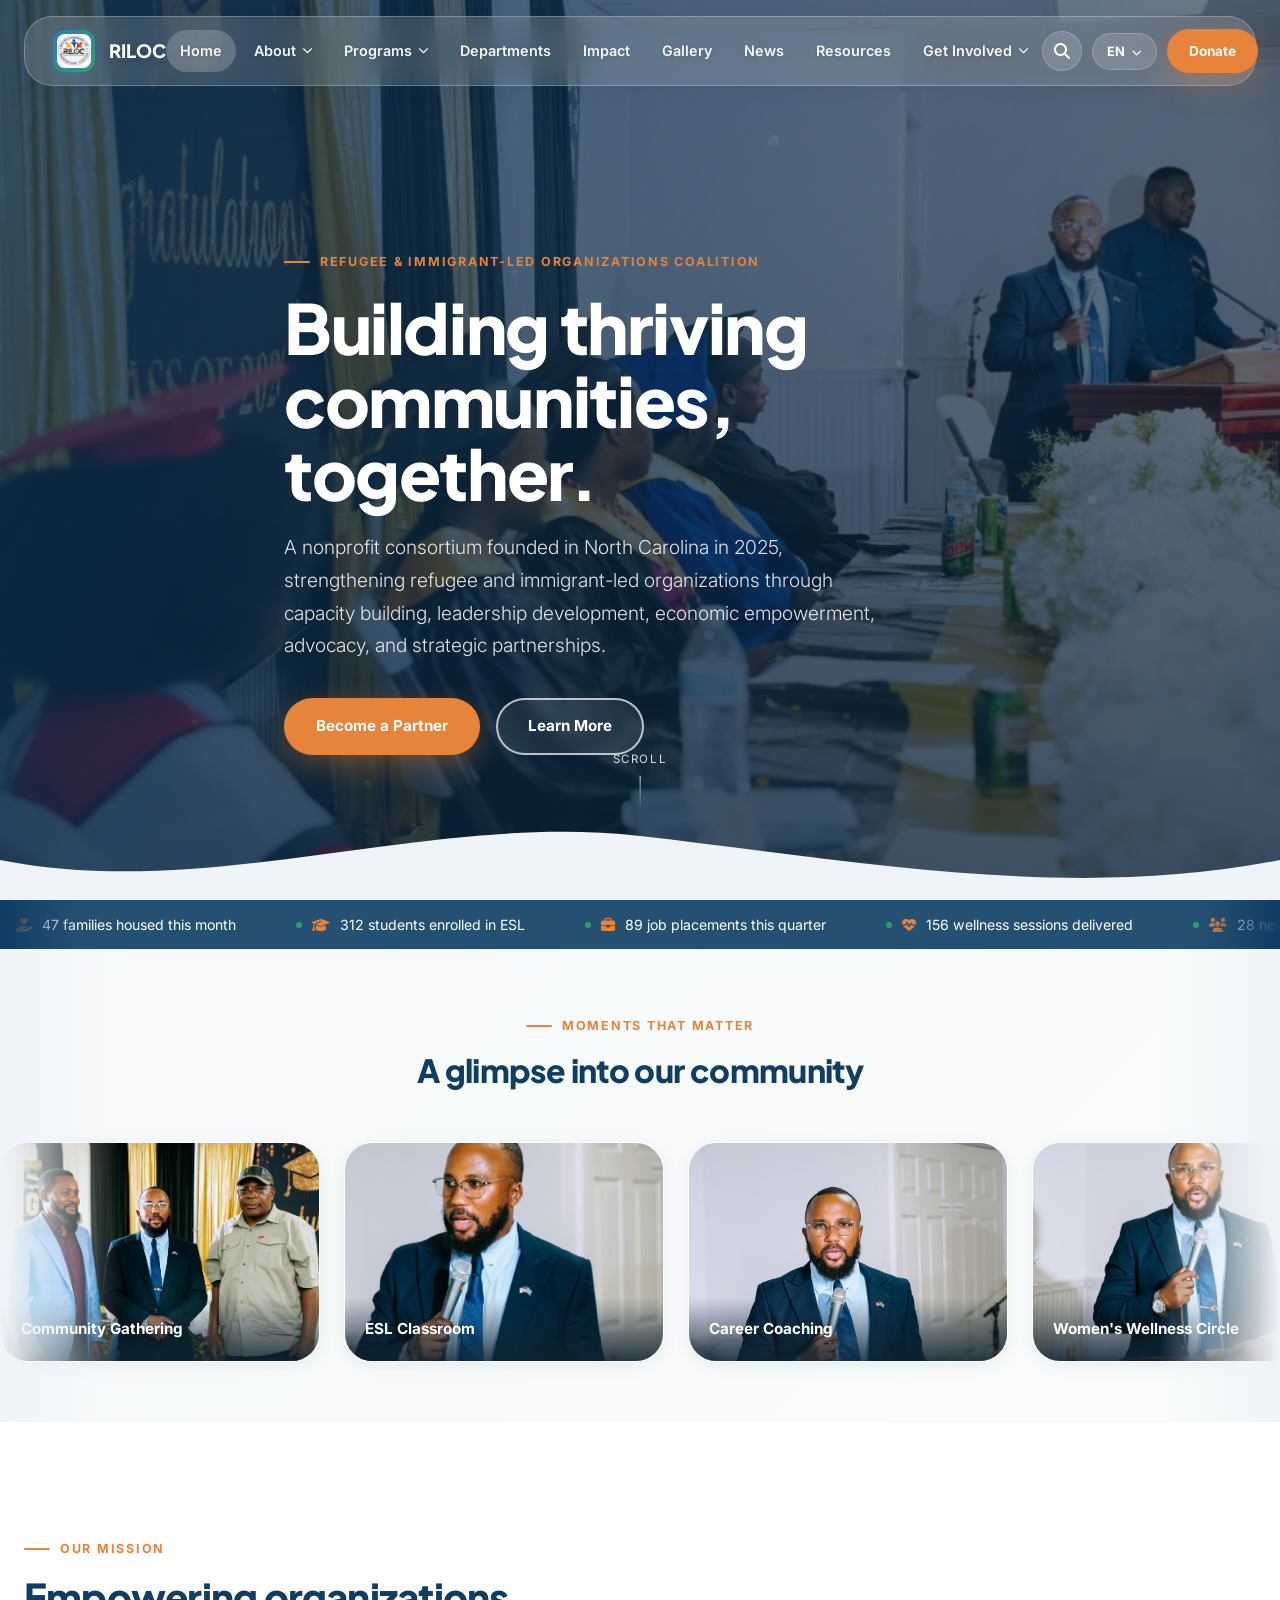
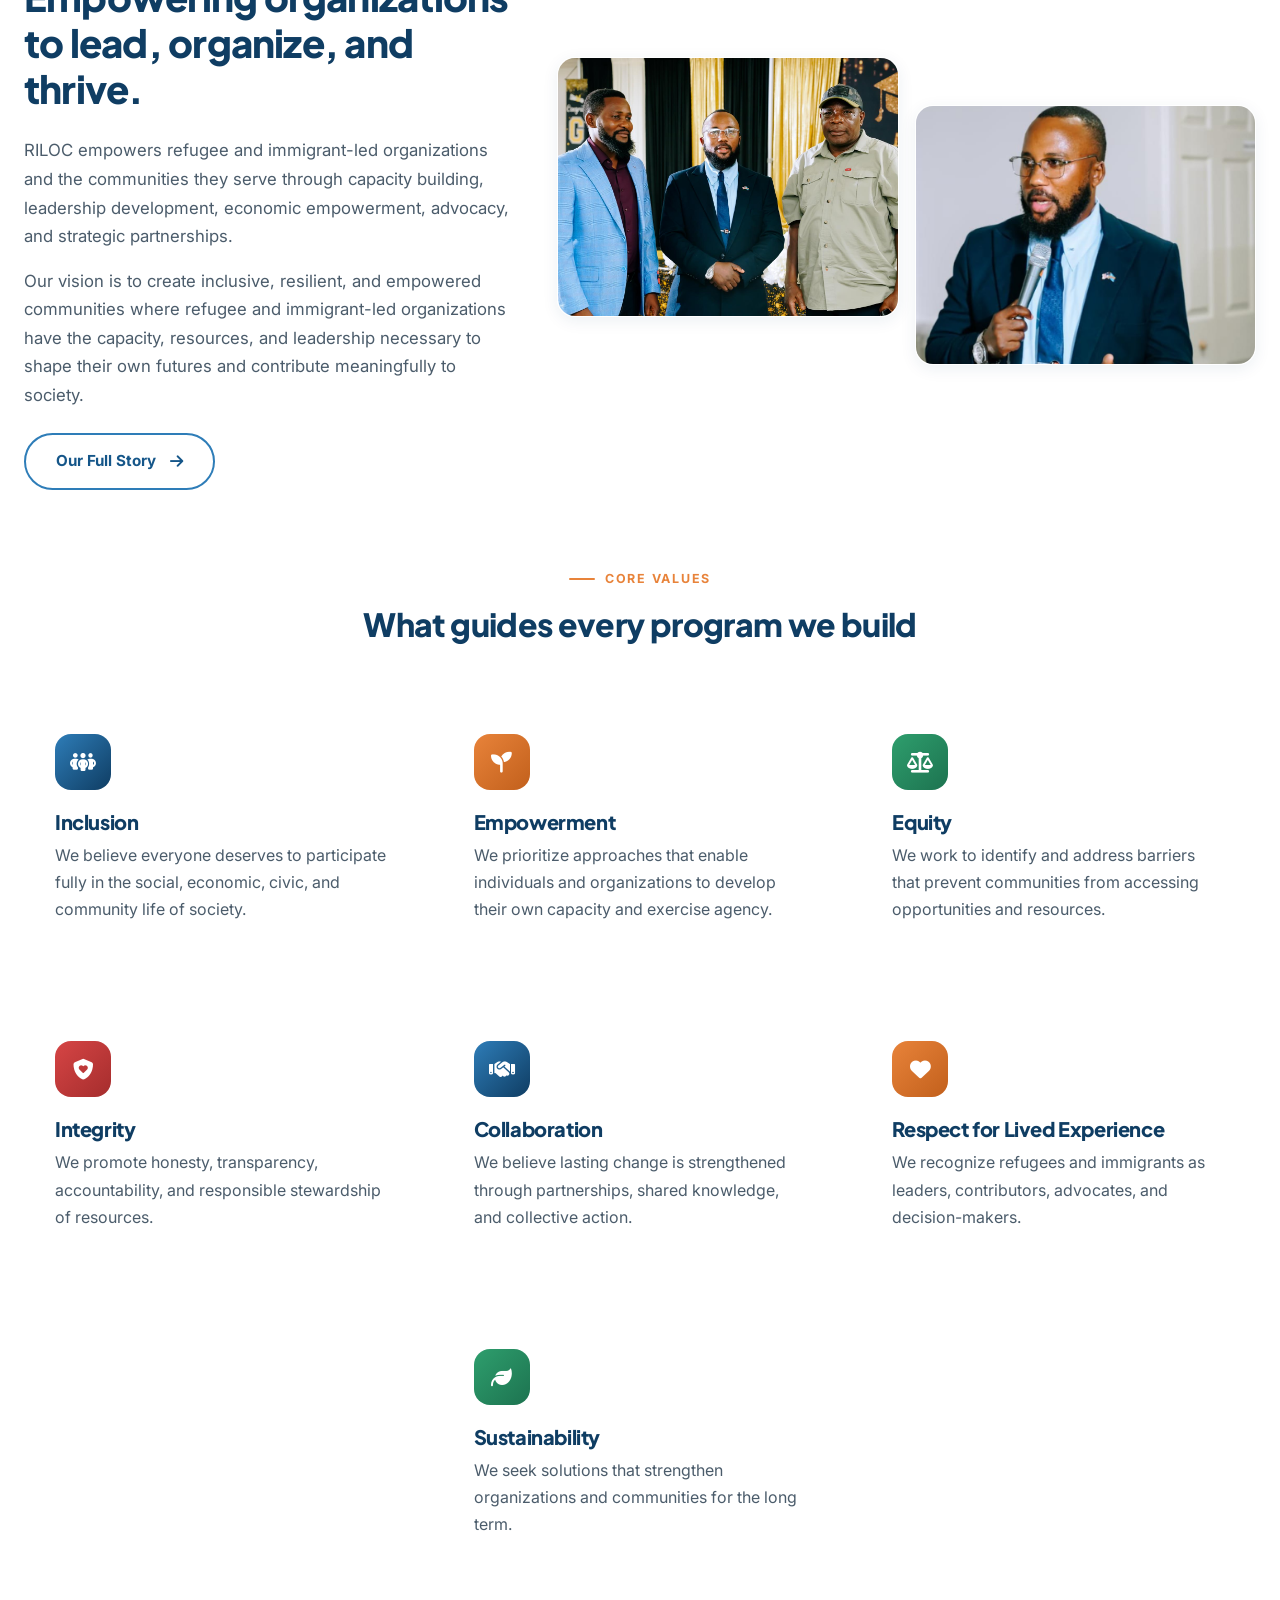
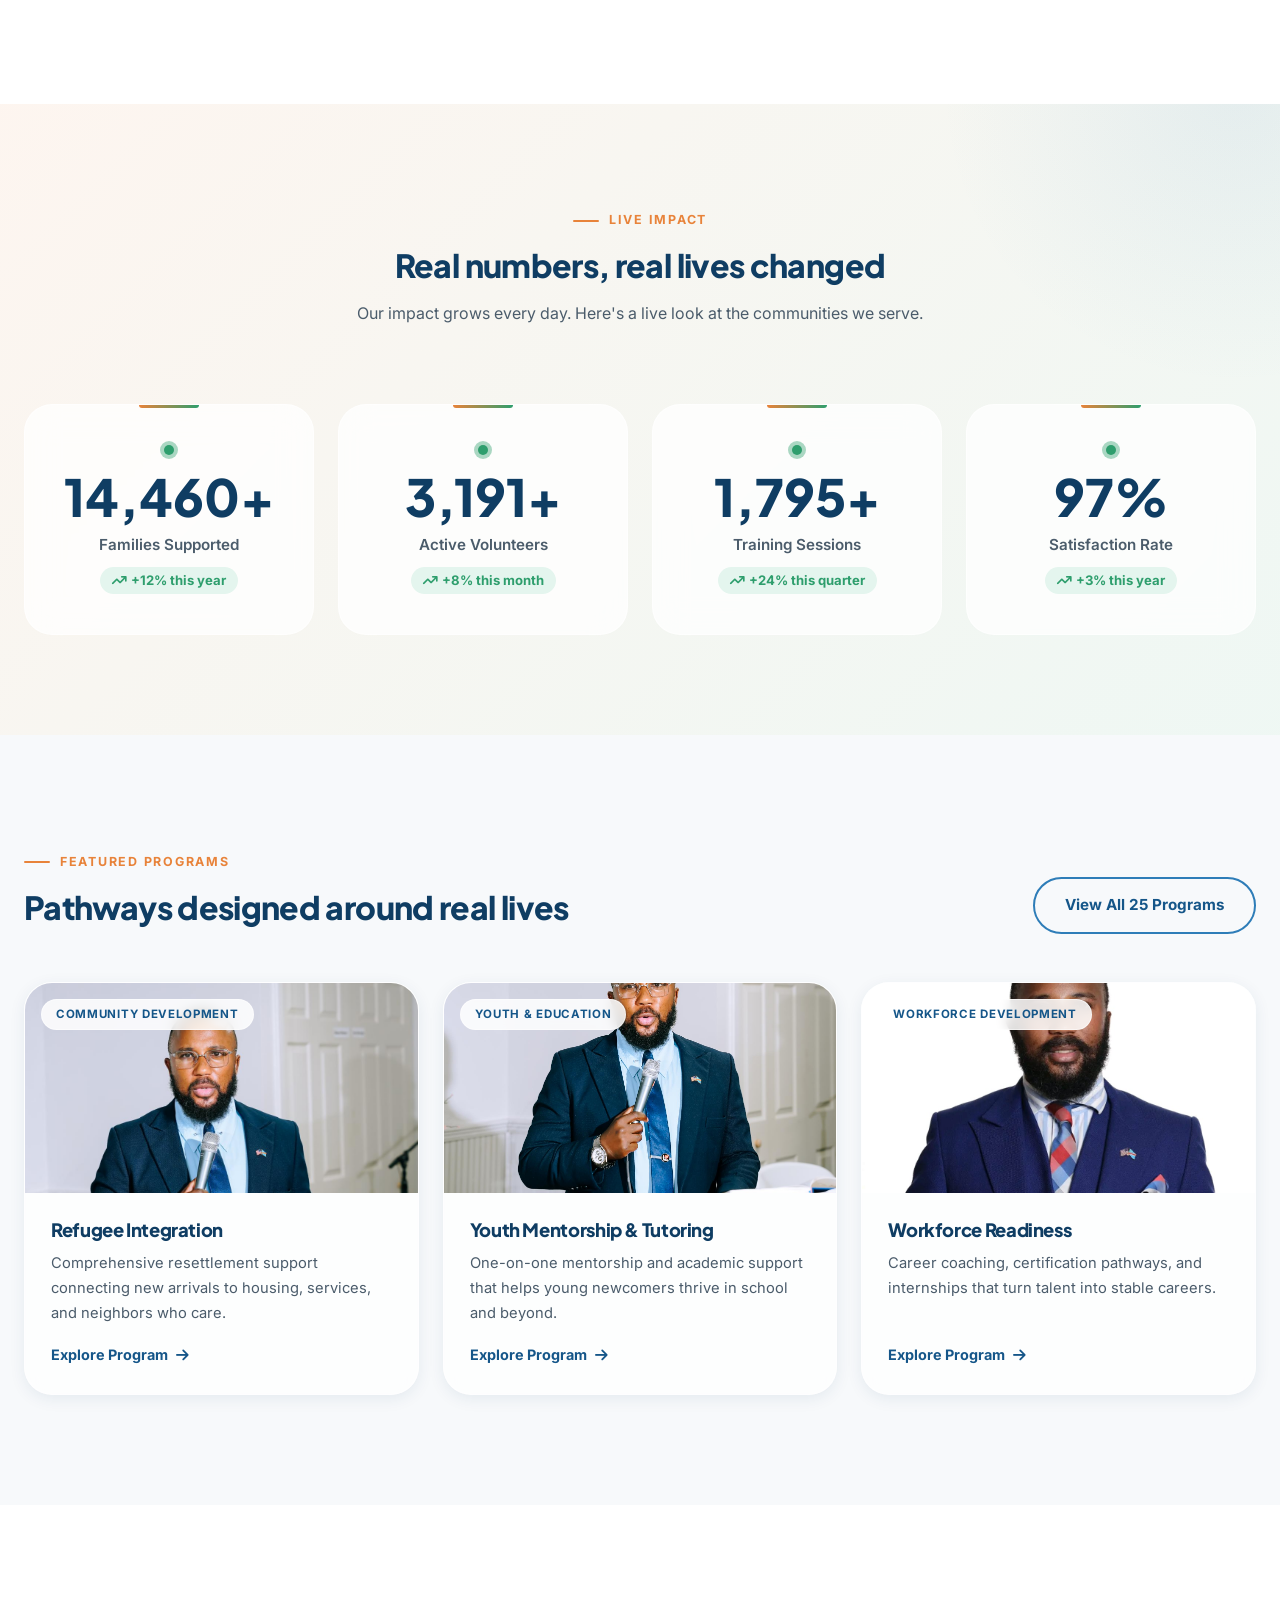
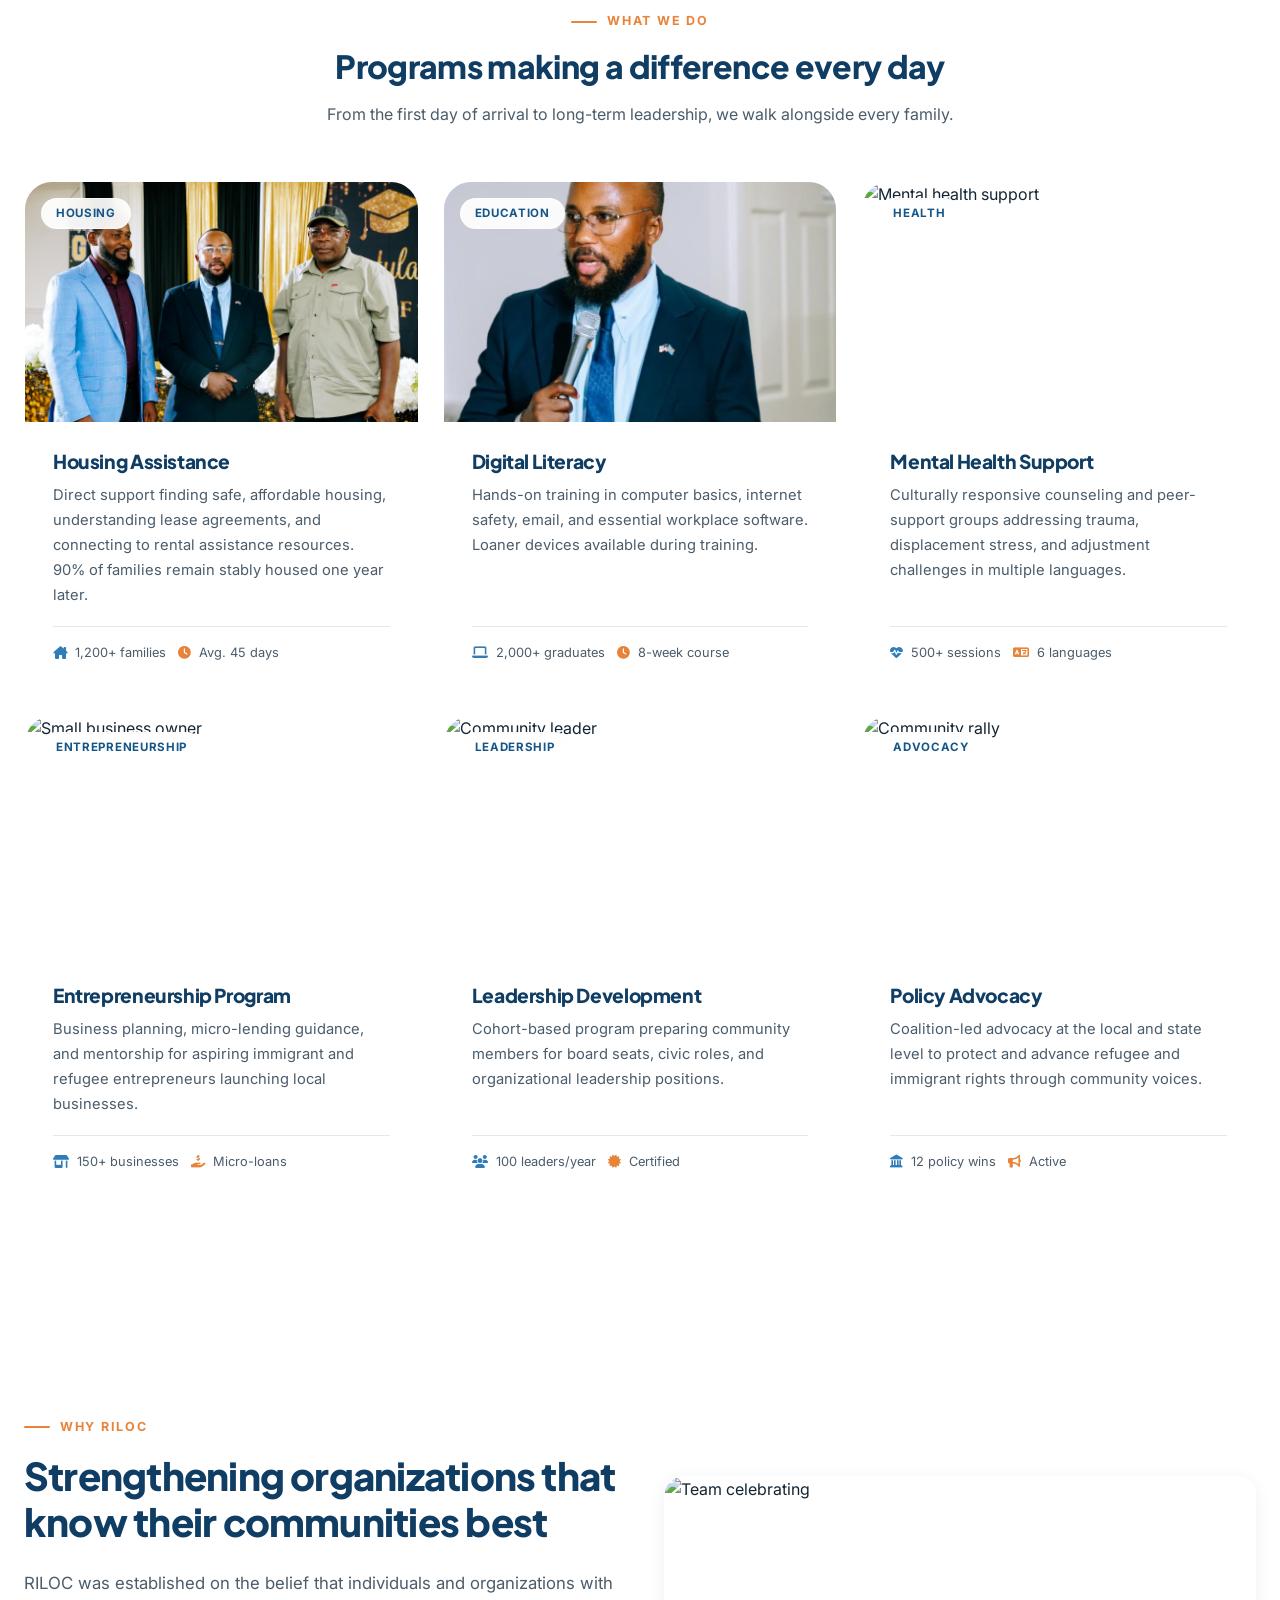
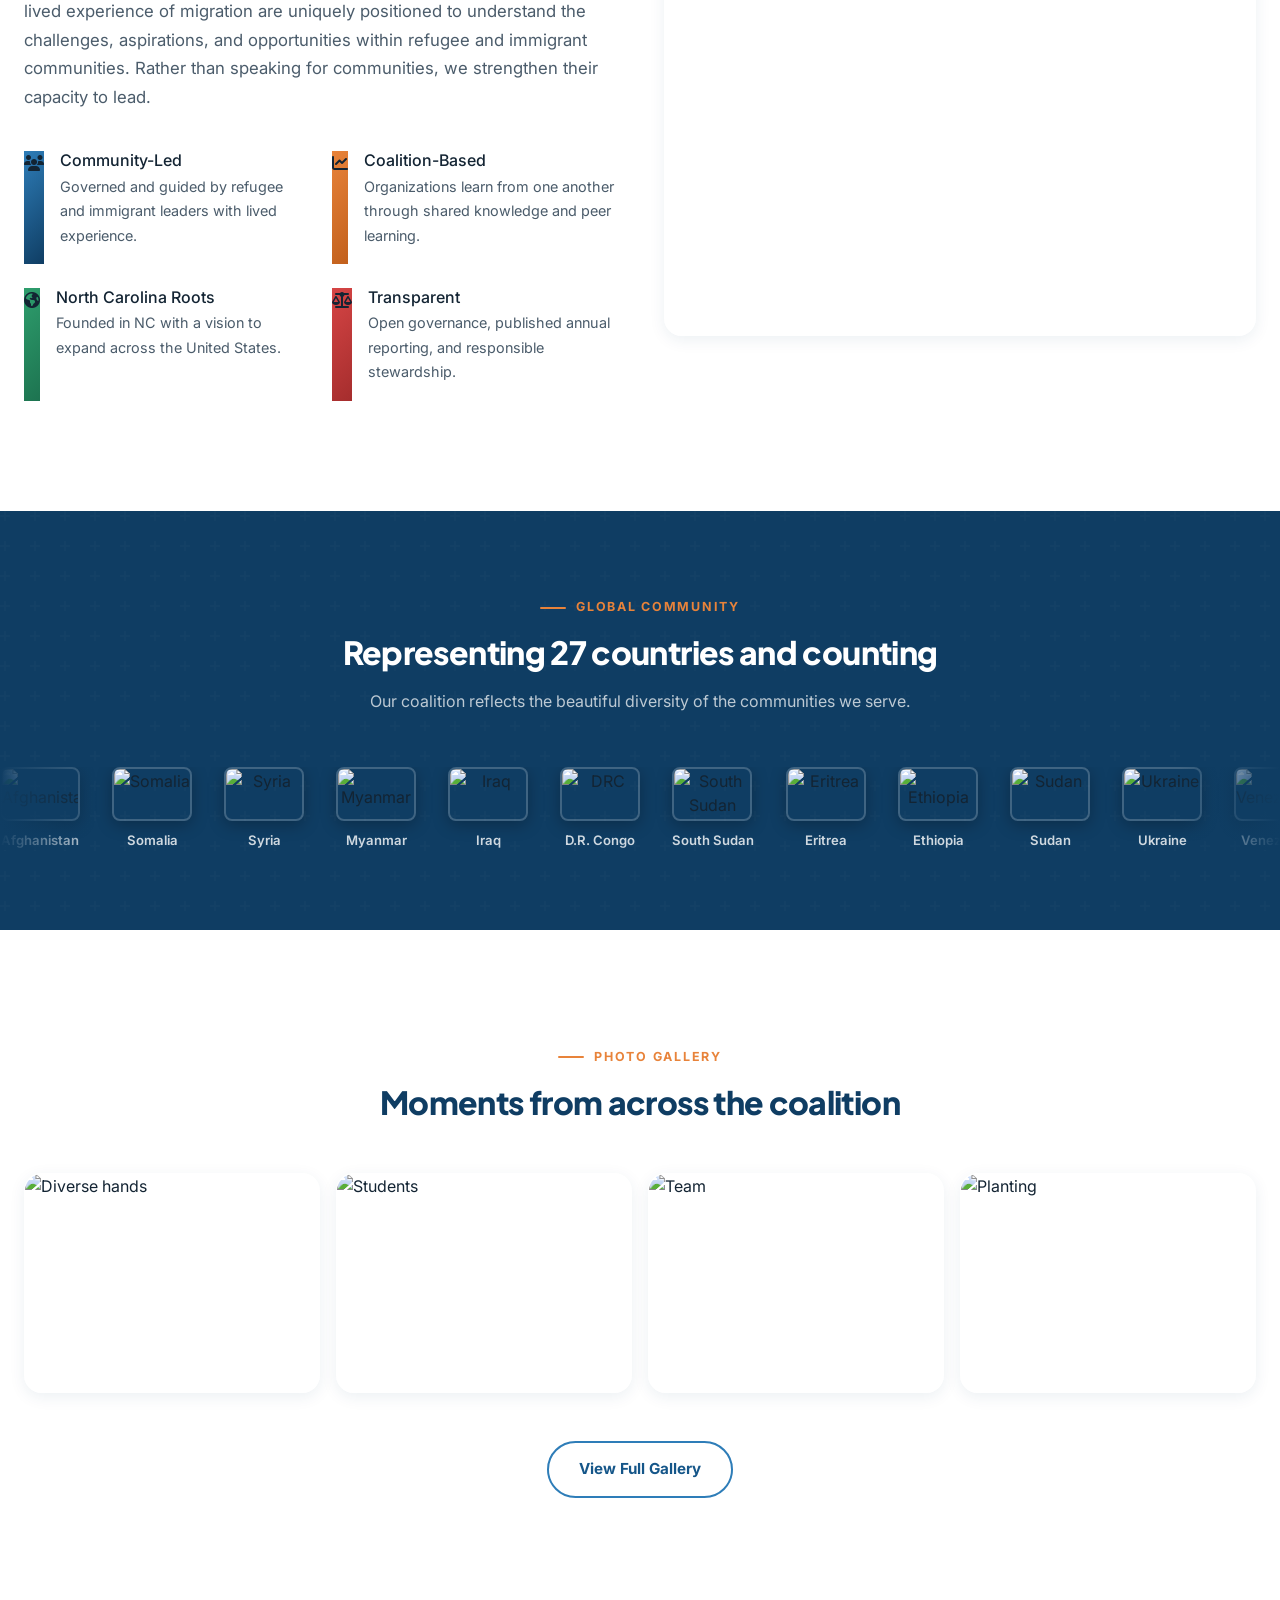
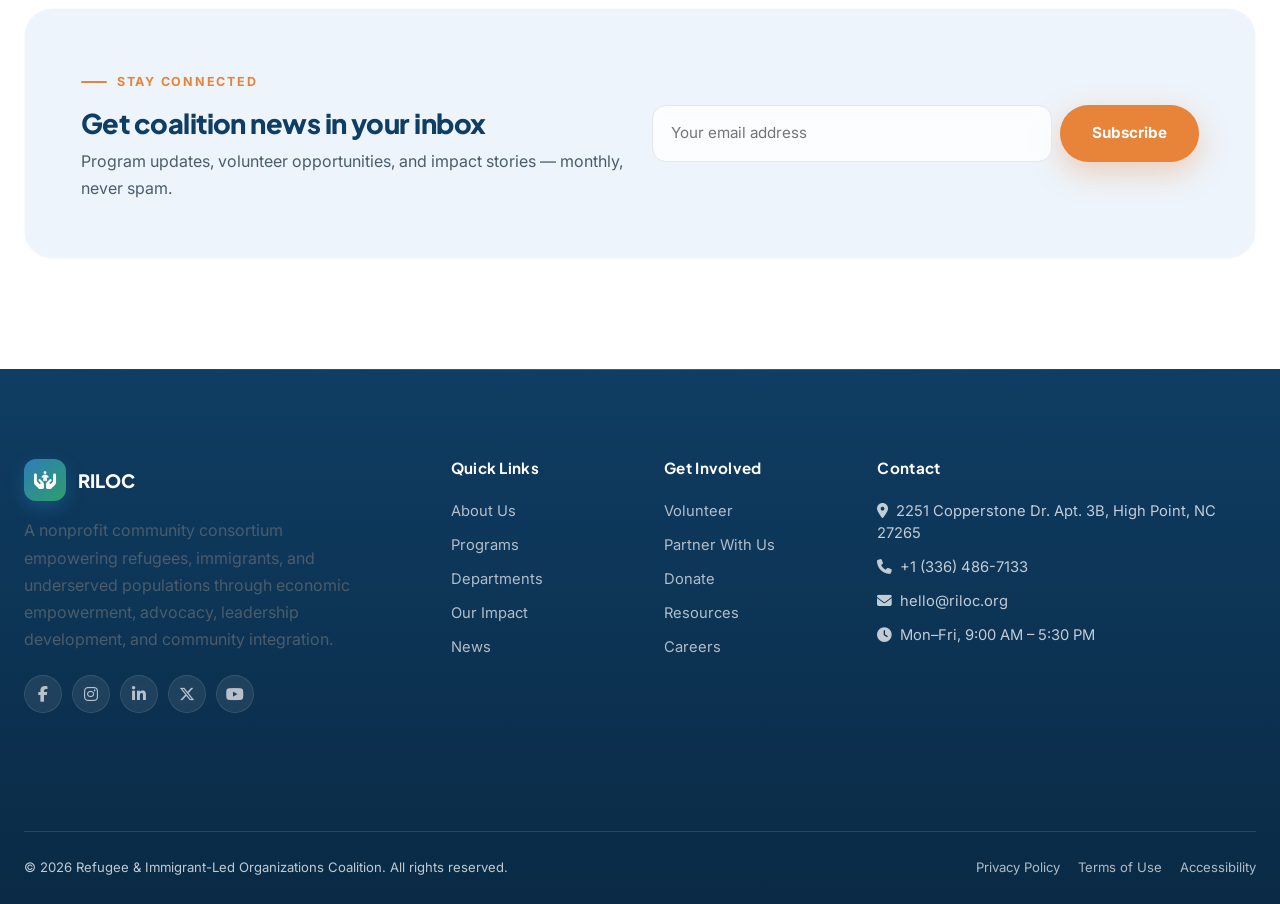
==== index.html @ 8322aa3b "updating credential and inserting new data" ====
<!DOCTYPE html>
<html lang="en">
<head>
<meta charset="UTF-8">
<meta name="viewport" content="width=device-width, initial-scale=1.0">
<title>RILOC — Refugee &amp; Immigrant-Led Organizations Coalition</title>
<meta name="description" content="RILOC empowers refugees, immigrants, and underserved communities through economic empowerment, advocacy, leadership development, and community integration.">
<link rel="preconnect" href="https://fonts.googleapis.com">
<link rel="preconnect" href="https://fonts.gstatic.com" crossorigin>
<link href="https://fonts.googleapis.com/css2?family=Inter:wght@400;500;600;700;800&family=Plus+Jakarta+Sans:wght@600;700;800&display=swap" rel="stylesheet">
<link href="https://cdn.jsdelivr.net/npm/bootstrap@5.3.3/dist/css/bootstrap.min.css" rel="stylesheet">
<link rel="stylesheet" href="https://cdnjs.cloudflare.com/ajax/libs/font-awesome/6.5.2/css/all.min.css">
<link href="https://cdnjs.cloudflare.com/ajax/libs/aos/2.3.4/aos.css" rel="stylesheet">
<link rel="stylesheet" href="https://cdn.jsdelivr.net/npm/swiper@11/swiper-bundle.min.css">
<link rel="stylesheet" href="css/style.css">
<style>
/* ---- RILOC Logo ---- */
.brand-logo-img{width:42px;height:42px;border-radius:12px;object-fit:cover;box-shadow:0 6px 16px rgba(46,125,184,.35);background:linear-gradient(135deg,var(--blue-500),var(--green-600));padding:4px;}
/* ---- Infinity Image Slider ---- */
.infinity-slider-wrap{position:relative;overflow:hidden;padding:60px 0;background:linear-gradient(135deg,rgba(15,61,99,.03),rgba(46,158,109,.03));}
.infinity-slider-wrap::before,.infinity-slider-wrap::after{content:'';position:absolute;top:0;width:120px;height:100%;z-index:2;pointer-events:none;}
.infinity-slider-wrap::before{left:0;background:linear-gradient(90deg,#f0f4f8,transparent);}
.infinity-slider-wrap::after{right:0;background:linear-gradient(270deg,#f0f4f8,transparent);}
.infinity-track{display:flex;gap:24px;width:max-content;animation:infinityScroll 30s linear infinite;}
.infinity-track:hover{animation-play-state:paused;}
@keyframes infinityScroll{0%{transform:translateX(0);}100%{transform:translateX(-50%);}}
.infinity-slide{flex-shrink:0;width:320px;height:220px;border-radius:var(--radius-lg);overflow:hidden;position:relative;box-shadow:var(--glass-shadow-light);border:1px solid rgba(255,255,255,.6);}
.infinity-slide img{width:100%;height:100%;object-fit:cover;transition:transform .6s ease;}
.infinity-slide:hover img{transform:scale(1.1);}
.infinity-slide .slide-cap{position:absolute;bottom:0;left:0;right:0;padding:20px;background:linear-gradient(0deg,rgba(15,35,51,.85),transparent);color:#fff;font-weight:700;font-size:.95rem;}
/* ---- Country Flags Slider ---- */
.flags-section{padding:80px 0;background:var(--blue-900);position:relative;overflow:hidden;}
.flags-section::before{content:'';position:absolute;inset:0;background:url("data:image/svg+xml,%3Csvg width='60' height='60' viewBox='0 0 60 60' xmlns='http://www.w3.org/2000/svg'%3E%3Cg fill='none' fill-rule='evenodd'%3E%3Cg fill='%23ffffff' fill-opacity='0.03'%3E%3Cpath d='M36 34v-4h-2v4h-4v2h4v4h2v-4h4v-2h-4zm0-30V0h-2v4h-4v2h4v4h2V6h4V4h-4zM6 34v-4H4v4H0v2h4v4h2v-4h4v-2H6zM6 4V0H4v4H0v2h4v4h2V6h4V4H6z'/%3E%3C/g%3E%3C/g%3E%3C/svg%3E");opacity:.5;}
.flags-section .eyebrow{color:var(--orange-500);}
.flags-section h2{color:#fff;}
.flags-section p{color:rgba(255,255,255,.72);}
.flags-track-wrap{position:relative;overflow:hidden;margin-top:50px;}
.flags-track-wrap::before,.flags-track-wrap::after{content:'';position:absolute;top:0;width:100px;height:100%;z-index:2;pointer-events:none;}
.flags-track-wrap::before{left:0;background:linear-gradient(90deg,var(--blue-900),transparent);}
.flags-track-wrap::after{right:0;background:linear-gradient(270deg,var(--blue-900),transparent);}
.flags-track{display:flex;gap:32px;width:max-content;animation:flagsScroll 25s linear infinite;}
.flags-track:hover{animation-play-state:paused;}
@keyframes flagsScroll{0%{transform:translateX(0);}100%{transform:translateX(-50%);}}
.flag-item{flex-shrink:0;text-align:center;transition:transform .3s ease;}
.flag-item:hover{transform:translateY(-8px);}
.flag-item img{width:80px;height:54px;border-radius:8px;object-fit:cover;box-shadow:0 4px 16px rgba(0,0,0,.25);border:2px solid rgba(255,255,255,.2);transition:all .3s ease;}
.flag-item:hover img{box-shadow:0 8px 28px rgba(0,0,0,.4);border-color:rgba(255,255,255,.5);}
.flag-item span{display:block;margin-top:10px;color:rgba(255,255,255,.8);font-size:.82rem;font-weight:600;}
/* ---- Live Stats ---- */
.live-stats-section{padding:100px 0;background:linear-gradient(135deg,rgba(232,131,58,.08),rgba(46,158,109,.08));position:relative;overflow:hidden;}
.live-stats-section::before{content:'';position:absolute;top:-50%;right:-20%;width:600px;height:600px;background:radial-gradient(circle,rgba(46,125,184,.08),transparent 70%);border-radius:50%;}
.live-stat-card{background:rgba(255,255,255,.75);backdrop-filter:blur(16px);border:1px solid rgba(255,255,255,.6);border-radius:var(--radius-lg);padding:40px 30px;text-align:center;transition:all .4s ease;position:relative;overflow:hidden;}
.live-stat-card::before{content:'';position:absolute;top:0;left:50%;transform:translateX(-50%);width:60px;height:3px;background:linear-gradient(90deg,var(--orange-500),var(--green-600));border-radius:0 0 4px 4px;}
.live-stat-card:hover{transform:translateY(-10px);box-shadow:0 24px 60px rgba(15,61,99,.15);background:rgba(255,255,255,.95);}
.live-stat-card .pulse-dot{width:10px;height:10px;border-radius:50%;background:var(--green-600);margin:0 auto 16px;position:relative;}
.live-stat-card .pulse-dot::after{content:'';position:absolute;inset:-4px;border-radius:50%;background:var(--green-600);opacity:.4;animation:pulseRing 2s ease-out infinite;}
@keyframes pulseRing{0%{transform:scale(1);opacity:.4;}100%{transform:scale(2.5);opacity:0;}}
.live-stat-card .stat-num{font-family:var(--font-display);font-weight:800;font-size:3.2rem;color:var(--blue-900);line-height:1;}
.live-stat-card .stat-label{margin-top:12px;font-weight:600;color:var(--ink-soft);font-size:.95rem;}
.live-stat-card .stat-change{display:inline-flex;align-items:center;gap:4px;margin-top:10px;font-size:.82rem;font-weight:700;color:var(--green-600);background:var(--green-100);padding:4px 12px;border-radius:var(--radius-pill);}
/* ---- Feature Cards ---- */
.feature-grid-section{padding:100px 0;}
.feature-card-xl{background:rgba(255,255,255,.75);backdrop-filter:blur(16px);border:1px solid rgba(255,255,255,.6);border-radius:var(--radius-lg);overflow:hidden;transition:all .4s ease;height:100%;display:flex;flex-direction:column;}
.feature-card-xl:hover{transform:translateY(-12px);box-shadow:0 32px 64px rgba(15,61,99,.12);background:rgba(255,255,255,.95);}
.feature-card-xl .img-wrap{height:240px;overflow:hidden;position:relative;}
.feature-card-xl .img-wrap img{width:100%;height:100%;object-fit:cover;transition:transform .7s ease;}
.feature-card-xl:hover .img-wrap img{transform:scale(1.1);}
.feature-card-xl .img-wrap .img-badge{position:absolute;top:16px;left:16px;background:rgba(255,255,255,.92);backdrop-filter:blur(6px);padding:6px 14px;border-radius:var(--radius-pill);font-size:.72rem;font-weight:700;color:var(--blue-700);text-transform:uppercase;letter-spacing:.06em;border:1px solid rgba(255,255,255,.5);}
.feature-card-xl .body{padding:28px;flex:1;display:flex;flex-direction:column;}
.feature-card-xl h4{font-size:1.2rem;margin-bottom:10px;color:var(--blue-900);}
.feature-card-xl p{font-size:.92rem;margin-bottom:18px;flex:1;}
.feature-card-xl .meta{display:flex;align-items:center;gap:12px;font-size:.8rem;color:var(--ink-soft);margin-top:auto;padding-top:16px;border-top:1px solid var(--gray-200);}
/* ---- Activity Ticker ---- */
.activity-ticker{background:rgba(15,61,99,.9);backdrop-filter:blur(10px);color:#fff;padding:14px 0;overflow:hidden;position:relative;}
.activity-ticker::before,.activity-ticker::after{content:'';position:absolute;top:0;width:80px;height:100%;z-index:2;}
.activity-ticker::before{left:0;background:linear-gradient(90deg,rgba(15,61,99,1),transparent);}
.activity-ticker::after{right:0;background:linear-gradient(270deg,rgba(15,61,99,1),transparent);}
.ticker-track{display:flex;gap:60px;width:max-content;animation:tickerScroll 20s linear infinite;}
@keyframes tickerScroll{0%{transform:translateX(0);}100%{transform:translateX(-50%);}}
.ticker-item{display:flex;align-items:center;gap:10px;font-size:.88rem;white-space:nowrap;}
.ticker-item i{color:var(--orange-500);}
.ticker-item .ticker-dot{width:6px;height:6px;border-radius:50%;background:var(--green-600);flex-shrink:0;}
/* ---- Particles ---- */
.particles-bg{position:absolute;inset:0;overflow:hidden;pointer-events:none;}
.particle{position:absolute;border-radius:50%;background:rgba(255,255,255,.08);animation:floatParticle 15s ease-in-out infinite;}
@keyframes floatParticle{0%,100%{transform:translateY(0) translateX(0);opacity:.08;}25%{transform:translateY(-30px) translateX(20px);opacity:.15;}50%{transform:translateY(-60px) translateX(-20px);opacity:.08;}75%{transform:translateY(-30px) translateX(30px);opacity:.12;}}
/* ---- Responsive ---- */
@media(max-width:768px){.infinity-slide{width:260px;height:180px;}.flag-item img{width:60px;height:40px;}.live-stat-card .stat-num{font-size:2.4rem;}.feature-card-xl .img-wrap{height:200px;}}
</style>
<base target="_blank">
<base target="_blank">
</head>
<body>
<a href="#main" class="skip-link">Skip to main content</a>
<nav class="riloc-nav nav-transparent-allowed" aria-label="Primary navigation">
  <div class="container-xl">
    <a href="index.html" class="brand" style="gap:14px;">
      <img src="riloc-logo.png" alt="RILOC" class="brand-logo-img" onerror="this.style.display='none';this.nextElementSibling.style.display='flex';">
      <span class="mark" style="display:none;"><i class="fa-solid fa-hands-holding-child"></i></span>
      RILOC
    </a>
    <button class="nav-toggle" aria-label="Toggle menu" aria-expanded="false"><i class="fa-solid fa-bars"></i></button>
    <ul class="nav-links">
      <li><a href="index.html" class="active">Home</a></li>
      <li><span class="nav-link-text">About <i class="fa-solid fa-chevron-down dropdown-arrow"></i></span><div class="dropdown-menu"><a href="about.html">Our Story</a><a href="about.html#mission-vision">Mission &amp; Vision</a><a href="about.html#values">Core Values</a><a href="about.html#leadership">Leadership</a><a href="about.html#timeline">Our Journey</a></div></li>
      <li><span class="nav-link-text">Programs <i class="fa-solid fa-chevron-down dropdown-arrow"></i></span><div class="dropdown-menu"><div class="dropdown-header">By Category</div><a href="programs.html#community-development">Community Development</a><a href="programs.html#youth-education">Youth &amp; Education</a><a href="programs.html#workforce-development">Workforce Development</a><a href="programs.html#health-wellness">Health &amp; Wellness</a><a href="programs.html#civic-advocacy">Civic &amp; Advocacy</a><div class="dropdown-divider"></div><a href="programs.html">View All Programs</a></div></li>
      <li><a href="departments.html">Departments</a></li>
      <li><a href="impact.html">Impact</a></li>
      <li><a href="gallery.html">Gallery</a></li>
      <li><a href="news.html">News</a></li>
      <li><a href="resources.html">Resources</a></li>
      <li><span class="nav-link-text">Get Involved <i class="fa-solid fa-chevron-down dropdown-arrow"></i></span><div class="dropdown-menu"><a href="pages/volunteer.html">Volunteer</a><a href="pages/partners.html">Partner With Us</a><a href="pages/contact.html#donate">Donate</a><a href="pages/contact.html">Contact Us</a></div></li>
    </ul>
    <div class="nav-actions">
      <button class="icon-btn" aria-label="Search"><i class="fa-solid fa-magnifying-glass"></i></button>
      <button class="lang-pill" aria-label="Choose language">EN <i class="fa-solid fa-chevron-down" style="font-size:.6rem;margin-left:4px;"></i></button>
      <a href="contact.html#donate" class="btn btn-primary btn-sm">Donate</a>
    </div>
  </div>
</nav>
<main id="main">
<header class="hero" style="background-image:linear-gradient(180deg, rgba(10,32,52,.58), rgba(10,32,52,.78)), url('riloc6.jpg');position:relative;">
  <div class="particles-bg" aria-hidden="true">
    <div class="particle" style="width:8px;height:8px;left:10%;top:20%;animation-delay:0s;"></div>
    <div class="particle" style="width:12px;height:12px;left:25%;top:60%;animation-delay:2s;"></div>
    <div class="particle" style="width:6px;height:6px;left:40%;top:30%;animation-delay:4s;"></div>
    <div class="particle" style="width:10px;height:10px;left:55%;top:70%;animation-delay:1s;"></div>
    <div class="particle" style="width:7px;height:7px;left:70%;top:40%;animation-delay:3s;"></div>
    <div class="particle" style="width:9px;height:9px;left:85%;top:55%;animation-delay:5s;"></div>
    <div class="particle" style="width:5px;height:5px;left:15%;top:80%;animation-delay:2.5s;"></div>
    <div class="particle" style="width:11px;height:11px;left:60%;top:15%;animation-delay:1.5s;"></div>
  </div>
  <div class="container-xl hero-content">
    <span class="eyebrow" data-aos="fade-up">Refugee &amp; Immigrant-Led Organizations Coalition</span>
    <h1 data-aos="fade-up" data-aos-delay="100">Building thriving communities, together.</h1>
    <p class="lead" data-aos="fade-up" data-aos-delay="200">A nonprofit consortium founded in North Carolina in 2025, strengthening refugee and immigrant-led organizations through capacity building, leadership development, economic empowerment, advocacy, and strategic partnerships.</p>
    <div class="hero-actions" data-aos="fade-up" data-aos-delay="300">
      <a href="pages/partners.html" class="btn btn-primary">Become a Partner</a>
      <a href="#mission" class="btn btn-outline-light">Learn More</a>
    </div>
  </div>
  <div class="hero-scroll" aria-hidden="true"><span>Scroll</span><span class="dot"></span></div>
  <div class="hero-wave">
    <svg viewBox="0 0 1440 120" xmlns="http://www.w3.org/2000/svg" preserveAspectRatio="none" style="width:100%;height:90px;"><path fill="#f0f4f8" d="M0,64 C240,120 480,0 720,32 C960,64 1200,120 1440,64 L1440,120 L0,120 Z"></path></svg>
  </div>
</header>

<!-- ============ LIVE ACTIVITY TICKER ============ -->
<div class="activity-ticker">
  <div class="ticker-track">
    <div class="ticker-item"><span class="ticker-dot"></span><i class="fa-solid fa-hand-holding-heart"></i> 47 families housed this month</div>
    <div class="ticker-item"><span class="ticker-dot"></span><i class="fa-solid fa-graduation-cap"></i> 312 students enrolled in ESL</div>
    <div class="ticker-item"><span class="ticker-dot"></span><i class="fa-solid fa-briefcase"></i> 89 job placements this quarter</div>
    <div class="ticker-item"><span class="ticker-dot"></span><i class="fa-solid fa-heart-pulse"></i> 156 wellness sessions delivered</div>
    <div class="ticker-item"><span class="ticker-dot"></span><i class="fa-solid fa-users"></i> 28 new volunteers onboarded</div>
    <div class="ticker-item"><span class="ticker-dot"></span><i class="fa-solid fa-globe"></i> 3 new community partnerships</div>
    <div class="ticker-item"><span class="ticker-dot"></span><i class="fa-solid fa-hand-holding-heart"></i> 47 families housed this month</div>
    <div class="ticker-item"><span class="ticker-dot"></span><i class="fa-solid fa-graduation-cap"></i> 312 students enrolled in ESL</div>
    <div class="ticker-item"><span class="ticker-dot"></span><i class="fa-solid fa-briefcase"></i> 89 job placements this quarter</div>
    <div class="ticker-item"><span class="ticker-dot"></span><i class="fa-solid fa-heart-pulse"></i> 156 wellness sessions delivered</div>
    <div class="ticker-item"><span class="ticker-dot"></span><i class="fa-solid fa-users"></i> 28 new volunteers onboarded</div>
    <div class="ticker-item"><span class="ticker-dot"></span><i class="fa-solid fa-globe"></i> 3 new community partnerships</div>
  </div>
</div>

<!-- ============ INFINITY IMAGE SLIDER ============ -->
<section class="infinity-slider-wrap">
  <div class="container-xl mb-4">
    <div class="section-head center mx-auto" data-aos="fade-up">
      <span class="eyebrow mx-auto" style="justify-content:center;">Moments That Matter</span>
      <h2 class="mt-3">A glimpse into our community</h2>
    </div>
  </div>
  <div class="infinity-track" id="infinitySlider">
    <div class="infinity-slide"><img src="riloc1.jpg" alt="RILOC Community" onerror="this.src='https://images.unsplash.com/photo-1524178232363-1fb2b075b655?q=80&w=800&auto=format&fit=crop'"><div class="slide-cap">Community Gathering</div></div>
    <div class="infinity-slide"><img src="riloc2.jpg" alt="ESL Classroom"><div class="slide-cap">ESL Classroom</div></div>
    <div class="infinity-slide"><img src="riloc3.jpg" alt="Career Coaching"><div class="slide-cap">Career Coaching</div></div>
    <div class="infinity-slide"><img src="riloc4.jpg" alt="Women's Circle"><div class="slide-cap">Women's Wellness Circle</div></div>
    <div class="infinity-slide"><img src="riloc5.jpg" alt="Volunteer Day"><div class="slide-cap">Volunteer Day</div></div>
    <div class="infinity-slide"><img src="riloc6.jpg" alt="Family Support"><div class="slide-cap">Family Support Program</div></div>
    <div class="infinity-slide"><img src="riloc1.jpg" alt="Workforce Training"><div class="slide-cap">Workforce Training</div></div>
    <div class="infinity-slide"><img src="riloc2.jpg" alt="Health Outreach"><div class="slide-cap">Health Outreach</div></div>
    <!-- Duplicates for seamless loop -->
    <div class="infinity-slide"><img src="riloc3.jpg" alt="RILOC Community" onerror="this.src='https:'//images.unsplash.com/photo-1524178232363-1fb2b075b655?q=80&w=800&auto=format&fit=crop'"><div class="slide-cap">Community Gathering</div></div>
    <div class="infinity-slide"><img src="riloc4.jpg" alt="ESL Classroom"><div class="slide-cap">ESL Classroom</div></div>
    <div class="infinity-slide"><img src="riloc5.jpg" alt="Career Coaching"><div class="slide-cap">Career Coaching</div></div>
    <div class="infinity-slide"><img src="riloc1.jpg" alt="Women's Circle"><div class="slide-cap">Women's Wellness Circle</div></div>
    <div class="infinity-slide"><img src="riloc2.jpg" alt="Volunteer Day"><div class="slide-cap">Volunteer Day</div></div>
    <div class="infinity-slide"><img src="riloc5.jpg" alt="Family Support"><div class="slide-cap">Family Support Program</div></div>
    <div class="infinity-slide"><img src="riloc1.jpg" alt="Workforce Training"><div class="slide-cap">Workforce Training</div></div>
    <div class="infinity-slide"><img src="riloc2.jpg" alt="Health Outreach"><div class="slide-cap">Health Outreach</div></div>
  </div>
</section>

<!-- ============ MISSION / VISION / VALUES ============ -->
<section class="section-pad" id="mission">
  <div class="container-xl">
    <div class="row g-5 align-items-center mb-5">
      <div class="col-lg-5" data-aos="fade-right">
        <span class="eyebrow">Our Mission</span>
        <h2 class="mt-3 mb-4" style="font-size:clamp(1.8rem,3vw,2.6rem);">Empowering organizations to lead, organize, and thrive.</h2>
        <p style="font-size:1.05rem;">RILOC empowers refugee and immigrant-led organizations and the communities they serve through capacity building, leadership development, economic empowerment, advocacy, and strategic partnerships.</p>
        <p style="font-size:1.05rem;">Our vision is to create inclusive, resilient, and empowered communities where refugee and immigrant-led organizations have the capacity, resources, and leadership necessary to shape their own futures and contribute meaningfully to society.</p>
        <a href="pages/about.html" class="btn btn-outline-blue mt-2">Our Full Story <i class="fa-solid fa-arrow-right ms-1"></i></a>
      </div>
      <div class="col-lg-7" data-aos="fade-left">
        <div class="row g-3">
          <div class="col-6"><img src="riloc1.jpg" loading="lazy" alt="Community mentor" class="card-soft" style="height:260px;width:100%;object-fit:cover;"></div>
          <div class="col-6 pt-5"><img src="riloc2.jpg" loading="lazy" alt="Community meeting" class="card-soft" style="height:260px;width:100%;object-fit:cover;"></div>
        </div>
      </div>
    </div>
    <div class="section-head center mx-auto mt-5 pt-4" data-aos="fade-up">
      <span class="eyebrow mx-auto" style="justify-content:center;">Core Values</span>
      <h2 class="mt-3">What guides every program we build</h2>
    </div>
    <div class="row g-4 justify-content-center">
      <div class="col-md-6 col-lg-4" data-aos="fade-up" data-aos-delay="0"><div class="value-card"><div class="icon-wrap blue"><i class="fa-solid fa-people-group"></i></div><h5>Inclusion</h5><p>We believe everyone deserves to participate fully in the social, economic, civic, and community life of society.</p></div></div>
      <div class="col-md-6 col-lg-4" data-aos="fade-up" data-aos-delay="80"><div class="value-card"><div class="icon-wrap orange"><i class="fa-solid fa-seedling"></i></div><h5>Empowerment</h5><p>We prioritize approaches that enable individuals and organizations to develop their own capacity and exercise agency.</p></div></div>
      <div class="col-md-6 col-lg-4" data-aos="fade-up" data-aos-delay="160"><div class="value-card"><div class="icon-wrap green"><i class="fa-solid fa-scale-balanced"></i></div><h5>Equity</h5><p>We work to identify and address barriers that prevent communities from accessing opportunities and resources.</p></div></div>
      <div class="col-md-6 col-lg-4" data-aos="fade-up" data-aos-delay="240"><div class="value-card"><div class="icon-wrap red"><i class="fa-solid fa-shield-heart"></i></div><h5>Integrity</h5><p>We promote honesty, transparency, accountability, and responsible stewardship of resources.</p></div></div>
      <div class="col-md-6 col-lg-4" data-aos="fade-up" data-aos-delay="320"><div class="value-card"><div class="icon-wrap blue"><i class="fa-solid fa-handshake"></i></div><h5>Collaboration</h5><p>We believe lasting change is strengthened through partnerships, shared knowledge, and collective action.</p></div></div>
      <div class="col-md-6 col-lg-4" data-aos="fade-up" data-aos-delay="400"><div class="value-card"><div class="icon-wrap orange"><i class="fa-solid fa-heart"></i></div><h5>Respect for Lived Experience</h5><p>We recognize refugees and immigrants as leaders, contributors, advocates, and decision-makers.</p></div></div>
      <div class="col-md-6 col-lg-4" data-aos="fade-up" data-aos-delay="480"><div class="value-card"><div class="icon-wrap green"><i class="fa-solid fa-leaf"></i></div><h5>Sustainability</h5><p>We seek solutions that strengthen organizations and communities for the long term.</p></div></div>
    </div>
  </div>
</section>

<!-- ============ LIVE ANIMATED STATS ============ -->
<section class="live-stats-section">
  <div class="container-xl" style="position:relative;z-index:1;">
    <div class="section-head center mx-auto" data-aos="fade-up">
      <span class="eyebrow mx-auto" style="justify-content:center;">Live Impact</span>
      <h2 class="mt-3">Real numbers, real lives changed</h2>
      <p class="mt-3">Our impact grows every day. Here's a live look at the communities we serve.</p>
    </div>
    <div class="row g-4 mt-2">
      <div class="col-6 col-lg-3" data-aos="fade-up">
        <div class="live-stat-card">
          <div class="pulse-dot"></div>
          <div class="stat-num" data-count="14500" data-suffix="+">0</div>
          <div class="stat-label">Families Supported</div>
          <div class="stat-change"><i class="fa-solid fa-arrow-trend-up"></i> +12% this year</div>
        </div>
      </div>
      <div class="col-6 col-lg-3" data-aos="fade-up" data-aos-delay="80">
        <div class="live-stat-card">
          <div class="pulse-dot"></div>
          <div class="stat-num" data-count="3200" data-suffix="+">0</div>
          <div class="stat-label">Active Volunteers</div>
          <div class="stat-change"><i class="fa-solid fa-arrow-trend-up"></i> +8% this month</div>
        </div>
      </div>
      <div class="col-6 col-lg-3" data-aos="fade-up" data-aos-delay="160">
        <div class="live-stat-card">
          <div class="pulse-dot"></div>
          <div class="stat-num" data-count="1800" data-suffix="+">0</div>
          <div class="stat-label">Training Sessions</div>
          <div class="stat-change"><i class="fa-solid fa-arrow-trend-up"></i> +24% this quarter</div>
        </div>
      </div>
      <div class="col-6 col-lg-3" data-aos="fade-up" data-aos-delay="240">
        <div class="live-stat-card">
          <div class="pulse-dot"></div>
          <div class="stat-num" data-count="98" data-suffix="%">0</div>
          <div class="stat-label">Satisfaction Rate</div>
          <div class="stat-change"><i class="fa-solid fa-arrow-trend-up"></i> +3% this year</div>
        </div>
      </div>
    </div>
  </div>
</section>

<!-- ============ FEATURED PROGRAMS ============ -->
<section class="section-pad bg-tint-gray">
  <div class="container-xl">
    <div class="d-flex justify-content-between align-items-end flex-wrap gap-3 mb-5" data-aos="fade-up">
      <div class="section-head mb-0">
        <span class="eyebrow">Featured Programs</span>
        <h2 class="mt-3">Pathways designed around real lives</h2>
      </div>
      <a href="programs.html" class="btn btn-outline-blue">View All 25 Programs</a>
    </div>
    <div class="row g-4">
      <div class="col-lg-4 col-md-6" data-aos="fade-up">
        <div class="program-card">
          <div class="img-wrap"><span class="tag">Community Development</span>
            <img src="riloc3.jpg" loading="lazy" alt="Volunteers organizing donated supplies"></div>
          <div class="body"><h4>Refugee Integration</h4><p>Comprehensive resettlement support connecting new arrivals to housing, services, and neighbors who care.</p>
            <a href="programs.html#community-development" class="more-link">Explore Program <i class="fa-solid fa-arrow-right"></i></a></div>
        </div>
      </div>
      <div class="col-lg-4 col-md-6" data-aos="fade-up" data-aos-delay="100">
        <div class="program-card">
          <div class="img-wrap"><span class="tag">Youth &amp; Education</span>
            <img src="riloc4.jpg" loading="lazy" alt="Children in classroom"></div>
          <div class="body"><h4>Youth Mentorship &amp; Tutoring</h4><p>One-on-one mentorship and academic support that helps young newcomers thrive in school and beyond.</p>
            <a href="programs.html#youth-education" class="more-link">Explore Program <i class="fa-solid fa-arrow-right"></i></a></div>
        </div>
      </div>
      <div class="col-lg-4 col-md-6" data-aos="fade-up" data-aos-delay="200">
        <div class="program-card">
          <div class="img-wrap"><span class="tag">Workforce Development</span>
            <img src="riloc5.jpg" loading="lazy" alt="Job skills workshop"></div>
          <div class="body"><h4>Workforce Readiness</h4><p>Career coaching, certification pathways, and internships that turn talent into stable careers.</p>
            <a href="programs.html#workforce-development" class="more-link">Explore Program <i class="fa-solid fa-arrow-right"></i></a></div>
        </div>
      </div>
    </div>
  </div>
</section>

<!-- ============ ENHANCED FEATURE CARDS GRID ============ -->
<section class="feature-grid-section">
  <div class="container-xl">
    <div class="section-head center mx-auto" data-aos="fade-up">
      <span class="eyebrow mx-auto" style="justify-content:center;">What We Do</span>
      <h2 class="mt-3">Programs making a difference every day</h2>
      <p class="mt-3">From the first day of arrival to long-term leadership, we walk alongside every family.</p>
    </div>
    <div class="row g-4">
      <div class="col-lg-4 col-md-6" data-aos="fade-up">
        <div class="feature-card-xl">
          <div class="img-wrap"><span class="img-badge">Housing</span>
            <img src="riloc1.jpg" loading="lazy" alt="Family receiving house keys"></div>
          <div class="body"><h4>Housing Assistance</h4><p>Direct support finding safe, affordable housing, understanding lease agreements, and connecting to rental assistance resources. 90% of families remain stably housed one year later.</p>
            <div class="meta"><span><i class="fa-solid fa-house-chimney me-1" style="color:var(--blue-500);"></i> 1,200+ families</span><span><i class="fa-solid fa-clock me-1" style="color:var(--orange-500);"></i> Avg. 45 days</span></div>
          </div>
        </div>
      </div>
      <div class="col-lg-4 col-md-6" data-aos="fade-up" data-aos-delay="80">
        <div class="feature-card-xl">
          <div class="img-wrap"><span class="img-badge">Education</span>
            <img src="riloc2.jpg" loading="lazy" alt="Digital literacy class"></div>
          <div class="body"><h4>Digital Literacy</h4><p>Hands-on training in computer basics, internet safety, email, and essential workplace software. Loaner devices available during training.</p>
            <div class="meta"><span><i class="fa-solid fa-laptop me-1" style="color:var(--blue-500);"></i> 2,000+ graduates</span><span><i class="fa-solid fa-clock me-1" style="color:var(--orange-500);"></i> 8-week course</span></div>
          </div>
        </div>
      </div>
      <div class="col-lg-4 col-md-6" data-aos="fade-up" data-aos-delay="160">
        <div class="feature-card-xl">
          <div class="img-wrap"><span class="img-badge">Health</span>
            <img src="https://images.unsplash.com/photo-1544027993-37dbfe43562a?q=80&w=900&auto=format&fit=crop" loading="lazy" alt="Mental health support"></div>
          <div class="body"><h4>Mental Health Support</h4><p>Culturally responsive counseling and peer-support groups addressing trauma, displacement stress, and adjustment challenges in multiple languages.</p>
            <div class="meta"><span><i class="fa-solid fa-heart-pulse me-1" style="color:var(--blue-500);"></i> 500+ sessions</span><span><i class="fa-solid fa-language me-1" style="color:var(--orange-500);"></i> 6 languages</span></div>
          </div>
        </div>
      </div>
      <div class="col-lg-4 col-md-6" data-aos="fade-up">
        <div class="feature-card-xl">
          <div class="img-wrap"><span class="img-badge">Entrepreneurship</span>
            <img src="https://images.unsplash.com/photo-1607748862156-7c548e7e98f5?q=80&w=900&auto=format&fit=crop" loading="lazy" alt="Small business owner"></div>
          <div class="body"><h4>Entrepreneurship Program</h4><p>Business planning, micro-lending guidance, and mentorship for aspiring immigrant and refugee entrepreneurs launching local businesses.</p>
            <div class="meta"><span><i class="fa-solid fa-shop me-1" style="color:var(--blue-500);"></i> 150+ businesses</span><span><i class="fa-solid fa-hand-holding-dollar me-1" style="color:var(--orange-500);"></i> Micro-loans</span></div>
          </div>
        </div>
      </div>
      <div class="col-lg-4 col-md-6" data-aos="fade-up" data-aos-delay="80">
        <div class="feature-card-xl">
          <div class="img-wrap"><span class="img-badge">Leadership</span>
            <img src="https://images.unsplash.com/photo-1560250097-0b93528c311a?q=80&w=900&auto=format&fit=crop" loading="lazy" alt="Community leader"></div>
          <div class="body"><h4>Leadership Development</h4><p>Cohort-based program preparing community members for board seats, civic roles, and organizational leadership positions.</p>
            <div class="meta"><span><i class="fa-solid fa-users me-1" style="color:var(--blue-500);"></i> 100 leaders/year</span><span><i class="fa-solid fa-certificate me-1" style="color:var(--orange-500);"></i> Certified</span></div>
          </div>
        </div>
      </div>
      <div class="col-lg-4 col-md-6" data-aos="fade-up" data-aos-delay="160">
        <div class="feature-card-xl">
          <div class="img-wrap"><span class="img-badge">Advocacy</span>
            <img src="https://images.unsplash.com/photo-1520333789090-1afc82db536a?q=80&w=900&auto=format&fit=crop" loading="lazy" alt="Community rally"></div>
          <div class="body"><h4>Policy Advocacy</h4><p>Coalition-led advocacy at the local and state level to protect and advance refugee and immigrant rights through community voices.</p>
            <div class="meta"><span><i class="fa-solid fa-landmark me-1" style="color:var(--blue-500);"></i> 12 policy wins</span><span><i class="fa-solid fa-bullhorn me-1" style="color:var(--orange-500);"></i> Active</span></div>
          </div>
        </div>
      </div>
    </div>
  </div>
</section>

<!-- ============ WHY RILOC ============ -->
<section class="section-pad">
  <div class="container-xl">
    <div class="row g-5 align-items-center">
      <div class="col-lg-6 order-lg-2" data-aos="fade-left">
        <img src="https://images.unsplash.com/photo-1524504388940-b1c1722653e1?q=80&w=1400&auto=format&fit=crop" loading="lazy" alt="Team celebrating" class="card-soft" style="width:100%;height:460px;object-fit:cover;">
      </div>
      <div class="col-lg-6 order-lg-1" data-aos="fade-right">
        <span class="eyebrow">Why RILOC</span>
        <h2 class="mt-3 mb-4" style="font-size:clamp(1.8rem,3vw,2.6rem);">Strengthening organizations that know their communities best</h2>
        <p style="font-size:1.05rem;">RILOC was established on the belief that individuals and organizations with lived experience of migration are uniquely positioned to understand the challenges, aspirations, and opportunities within refugee and immigrant communities. Rather than speaking for communities, we strengthen their capacity to lead.</p>
        <div class="row g-4 mt-2">
          <div class="col-sm-6 d-flex gap-3"><div class="icon-wrap blue flex-shrink-0"><i class="fa-solid fa-users"></i></div><div><h6 class="mb-1">Community-Led</h6><p style="font-size:.9rem;">Governed and guided by refugee and immigrant leaders with lived experience.</p></div></div>
          <div class="col-sm-6 d-flex gap-3"><div class="icon-wrap orange flex-shrink-0"><i class="fa-solid fa-chart-line"></i></div><div><h6 class="mb-1">Coalition-Based</h6><p style="font-size:.9rem;">Organizations learn from one another through shared knowledge and peer learning.</p></div></div>
          <div class="col-sm-6 d-flex gap-3"><div class="icon-wrap green flex-shrink-0"><i class="fa-solid fa-earth-americas"></i></div><div><h6 class="mb-1">North Carolina Roots</h6><p style="font-size:.9rem;">Founded in NC with a vision to expand across the United States.</p></div></div>
          <div class="col-sm-6 d-flex gap-3"><div class="icon-wrap red flex-shrink-0"><i class="fa-solid fa-scale-balanced"></i></div><div><h6 class="mb-1">Transparent</h6><p style="font-size:.9rem;">Open governance, published annual reporting, and responsible stewardship.</p></div></div>
        </div>
      </div>
    </div>
  </div>
</section>

<!-- ============ COUNTRY FLAGS INFINITY SLIDER ============ -->
<section class="flags-section">
  <div class="container-xl" style="position:relative;z-index:1;">
    <div class="section-head center mx-auto">
      <span class="eyebrow mx-auto" style="justify-content:center;">Global Community</span>
      <h2 class="mt-3">Representing 27 countries and counting</h2>
      <p class="mt-3">Our coalition reflects the beautiful diversity of the communities we serve.</p>
    </div>
  </div>
  <div class="flags-track-wrap">
    <div class="flags-track" id="flagsSlider">
      <div class="flag-item"><img src="https://flagcdn.com/w160/af.png" alt="Afghanistan"><span>Afghanistan</span></div>
      <div class="flag-item"><img src="https://flagcdn.com/w160/so.png" alt="Somalia"><span>Somalia</span></div>
      <div class="flag-item"><img src="https://flagcdn.com/w160/sy.png" alt="Syria"><span>Syria</span></div>
      <div class="flag-item"><img src="https://flagcdn.com/w160/mm.png" alt="Myanmar"><span>Myanmar</span></div>
      <div class="flag-item"><img src="https://flagcdn.com/w160/iq.png" alt="Iraq"><span>Iraq</span></div>
      <div class="flag-item"><img src="https://flagcdn.com/w160/cd.png" alt="DRC"><span>D.R. Congo</span></div>
      <div class="flag-item"><img src="https://flagcdn.com/w160/ss.png" alt="South Sudan"><span>South Sudan</span></div>
      <div class="flag-item"><img src="https://flagcdn.com/w160/er.png" alt="Eritrea"><span>Eritrea</span></div>
      <div class="flag-item"><img src="https://flagcdn.com/w160/et.png" alt="Ethiopia"><span>Ethiopia</span></div>
      <div class="flag-item"><img src="https://flagcdn.com/w160/sd.png" alt="Sudan"><span>Sudan</span></div>
      <div class="flag-item"><img src="https://flagcdn.com/w160/ua.png" alt="Ukraine"><span>Ukraine</span></div>
      <div class="flag-item"><img src="https://flagcdn.com/w160/ve.png" alt="Venezuela"><span>Venezuela</span></div>
      <div class="flag-item"><img src="https://flagcdn.com/w160/co.png" alt="Colombia"><span>Colombia</span></div>
      <div class="flag-item"><img src="https://flagcdn.com/w160/ht.png" alt="Haiti"><span>Haiti</span></div>
      <div class="flag-item"><img src="https://flagcdn.com/w160/af.png" alt="Afghanistan"><span>Afghanistan</span></div>
      <div class="flag-item"><img src="https://flagcdn.com/w160/so.png" alt="Somalia"><span>Somalia</span></div>
      <div class="flag-item"><img src="https://flagcdn.com/w160/sy.png" alt="Syria"><span>Syria</span></div>
      <div class="flag-item"><img src="https://flagcdn.com/w160/mm.png" alt="Myanmar"><span>Myanmar</span></div>
      <div class="flag-item"><img src="https://flagcdn.com/w160/iq.png" alt="Iraq"><span>Iraq</span></div>
      <div class="flag-item"><img src="https://flagcdn.com/w160/cd.png" alt="DRC"><span>D.R. Congo</span></div>
      <div class="flag-item"><img src="https://flagcdn.com/w160/ss.png" alt="South Sudan"><span>South Sudan</span></div>
      <div class="flag-item"><img src="https://flagcdn.com/w160/er.png" alt="Eritrea"><span>Eritrea</span></div>
      <div class="flag-item"><img src="https://flagcdn.com/w160/et.png" alt="Ethiopia"><span>Ethiopia</span></div>
      <div class="flag-item"><img src="https://flagcdn.com/w160/sd.png" alt="Sudan"><span>Sudan</span></div>
      <div class="flag-item"><img src="https://flagcdn.com/w160/ua.png" alt="Ukraine"><span>Ukraine</span></div>
      <div class="flag-item"><img src="https://flagcdn.com/w160/ve.png" alt="Venezuela"><span>Venezuela</span></div>
      <div class="flag-item"><img src="https://flagcdn.com/w160/co.png" alt="Colombia"><span>Colombia</span></div>
      <div class="flag-item"><img src="https://flagcdn.com/w160/ht.png" alt="Haiti"><span>Haiti</span></div>
    </div>
  </div>
</section>



<!-- ============ GALLERY PREVIEW ============ -->
<section class="section-pad">
  <div class="container-xl">
    <div class="section-head center mx-auto" data-aos="fade-up">
      <span class="eyebrow mx-auto" style="justify-content:center;">Photo Gallery</span>
      <h2 class="mt-3">Moments from across the coalition</h2>
    </div>
    <div class="row g-3">
      <div class="col-6 col-lg-3" data-aos="zoom-in"><img src="https://images.unsplash.com/photo-1524178232363-1fb2b075b655?q=80&w=800&auto=format&fit=crop" loading="lazy" alt="Diverse hands" class="card-soft" style="height:220px;width:100%;object-fit:cover;"></div>
      <div class="col-6 col-lg-3" data-aos="zoom-in" data-aos-delay="80"><img src="https://images.unsplash.com/photo-1488521787991-ed7bbaae773c?q=80&w=800&auto=format&fit=crop" loading="lazy" alt="Students" class="card-soft" style="height:220px;width:100%;object-fit:cover;"></div>
      <div class="col-6 col-lg-3" data-aos="zoom-in" data-aos-delay="160"><img src="https://images.unsplash.com/photo-1552664730-d307ca884978?q=80&w=800&auto=format&fit=crop" loading="lazy" alt="Team" class="card-soft" style="height:220px;width:100%;object-fit:cover;"></div>
      <div class="col-6 col-lg-3" data-aos="zoom-in" data-aos-delay="240"><img src="https://images.unsplash.com/photo-1517245386807-bb43f82c33c4?q=80&w=800&auto=format&fit=crop" loading="lazy" alt="Planting" class="card-soft" style="height:220px;width:100%;object-fit:cover;"></div>
    </div>
    <div class="text-center mt-5" data-aos="fade-up"><a href="gallery.html" class="btn btn-outline-blue">View Full Gallery</a></div>
  </div>
</section>

<!-- ============ NEWSLETTER ============ -->
<section class="section-pad pt-0">
  <div class="container-xl">
    <div class="newsletter-band" data-aos="fade-up">
      <div class="row align-items-center g-4">
        <div class="col-lg-6">
          <span class="eyebrow">Stay Connected</span>
          <h3 class="mt-3 mb-2" style="font-size:1.7rem;">Get coalition news in your inbox</h3>
          <p class="mb-0">Program updates, volunteer opportunities, and impact stories — monthly, never spam.</p>
        </div>
        <div class="col-lg-6">
          <form data-demo-form class="d-flex gap-2 flex-wrap flex-sm-nowrap" aria-label="Newsletter signup">
            <label for="newsletter-email" class="visually-hidden">Email address</label>
            <input id="newsletter-email" type="email" required placeholder="Your email address" class="form-control-lg" style="flex:1;">
            <button type="submit" class="btn btn-primary">Subscribe</button>
          </form>
          <div class="form-success mt-3" style="display:none;align-items:center;gap:10px;color:var(--green-600);font-weight:600;"><i class="fa-solid fa-circle-check"></i> Thanks — you are subscribed!</div>
        </div>
      </div>
    </div>
  </div>
</section>
</main>

<footer class="site-footer">
  <div class="container-xl">
    <div class="row g-5 pb-5">
      <div class="col-lg-4">
        <a href="index.html" class="brand mb-3" style="color:#fff;"><span class="mark"><i class="fa-solid fa-hands-holding-child"></i></span> RILOC</a>
        <p style="max-width:340px;">A nonprofit community consortium empowering refugees, immigrants, and underserved populations through economic empowerment, advocacy, leadership development, and community integration.</p>
        <div class="footer-social">
          <a href="#" aria-label="Facebook"><i class="fa-brands fa-facebook-f"></i></a>
          <a href="#" aria-label="Instagram"><i class="fa-brands fa-instagram"></i></a>
          <a href="#" aria-label="LinkedIn"><i class="fa-brands fa-linkedin-in"></i></a>
          <a href="#" aria-label="X (Twitter)"><i class="fa-brands fa-x-twitter"></i></a>
          <a href="#" aria-label="YouTube"><i class="fa-brands fa-youtube"></i></a>
        </div>
      </div>
      <div class="col-6 col-lg-2"><h6>Quick Links</h6><ul>
        <li><a href="about.html">About Us</a></li><li><a href="programs.html">Programs</a></li>
        <li><a href="departments.html">Departments</a></li><li><a href="impact.html">Our Impact</a></li><li><a href="news.html">News</a></li>
      </ul></div>
      <div class="col-6 col-lg-2"><h6>Get Involved</h6><ul>
        <li><a href="volunteer.html">Volunteer</a></li><li><a href="partners.html">Partner With Us</a></li>
        <li><a href="contact.html#donate">Donate</a></li><li><a href="resources.html">Resources</a></li><li><a href="contact.html">Careers</a></li>
      </ul></div>
      <div class="col-lg-4"><h6>Contact</h6><ul>
        <li><i class="fa-solid fa-location-dot me-2"></i>2251 Copperstone Dr. Apt. 3B, High Point, NC 27265</li>
        <li><i class="fa-solid fa-phone me-2"></i>+1 (336) 486-7133</li>
        <li><i class="fa-solid fa-envelope me-2"></i>hello@riloc.org</li>
        <li><i class="fa-solid fa-clock me-2"></i>Mon–Fri, 9:00 AM – 5:30 PM</li>
      </ul></div>
    </div>
    <div class="footer-bottom">
      <span>&copy; 2026 Refugee &amp; Immigrant-Led Organizations Coalition. All rights reserved.</span>
      <span><a href="#">Privacy Policy</a><a href="#">Terms of Use</a><a href="#">Accessibility</a></span>
    </div>
  </div>
</footer>

<button class="back-to-top" aria-label="Back to top"><i class="fa-solid fa-arrow-up"></i></button>

<script src="https://cdn.jsdelivr.net/npm/bootstrap@5.3.3/dist/js/bootstrap.bundle.min.js"></script>
<script src="https://cdnjs.cloudflare.com/ajax/libs/aos/2.3.4/aos.js"></script>
<script src="https://cdn.jsdelivr.net/npm/swiper@11/swiper-bundle.min.js"></script>
<script src="js/main.js"></script>

<!-- ============ INLINE JS FOR INDEX ENHANCEMENTS ============ -->
<script>
// Scroll reveal observer
const revealObserver = new IntersectionObserver((entries) => {
  entries.forEach(entry => {
    if (entry.isIntersecting) {
      entry.target.classList.add('revealed');
    }
  });
}, { threshold: 0.15, rootMargin: '0px 0px -50px 0px' });

document.querySelectorAll('.reveal-up, .reveal-left, .reveal-right, .reveal-scale').forEach(el => {
  revealObserver.observe(el);
});

// Parallax effect for hero particles
document.querySelectorAll('.particle').forEach(p => {
  p.style.willChange = 'transform';
});

// Smooth pause/resume for infinity sliders on visibility change
document.addEventListener('visibilitychange', () => {
  const sliders = document.querySelectorAll('.infinity-track, .flags-track, .ticker-track');
  sliders.forEach(s => {
    s.style.animationPlayState = document.hidden ? 'paused' : 'running';
  });
});

// Live stat counter with easing (enhanced)
const liveCounters = document.querySelectorAll('.live-stat-card .stat-num[data-count]');
if (liveCounters.length) {
  const runLiveCounter = (el) => {
    const target = parseInt(el.dataset.count, 10);
    const suffix = el.dataset.suffix || '';
    const duration = 2200;
    const start = performance.now();
    const step = (now) => {
      const progress = Math.min((now - start) / duration, 1);
      const eased = 1 - Math.pow(1 - progress, 4);
      el.textContent = Math.floor(eased * target).toLocaleString() + suffix;
      if (progress < 1) requestAnimationFrame(step);
      else el.textContent = target.toLocaleString() + suffix;
    };
    requestAnimationFrame(step);
  };
  const liveObs = new IntersectionObserver((entries) => {
    entries.forEach(entry => {
      if (entry.isIntersecting) {
        runLiveCounter(entry.target);
        liveObs.unobserve(entry.target);
      }
    });
  }, { threshold: 0.4 });
  liveCounters.forEach(c => liveObs.observe(c));
}

// Hero typing effect
const heroTitle = document.querySelector('.hero-content h1');
if (heroTitle) {
  const originalText = heroTitle.textContent;
  heroTitle.textContent = '';
  heroTitle.classList.add('typing-cursor');
  let i = 0;
  const typeChar = () => {
    if (i < originalText.length) {
      heroTitle.textContent += originalText.charAt(i);
      i++;
      setTimeout(typeChar, 60);
    }
  };
  setTimeout(typeChar, 800);
}

// Feature cards stagger animation
const featureCards = document.querySelectorAll('.feature-card-xl');
const featureObs = new IntersectionObserver((entries) => {
  entries.forEach((entry, idx) => {
    if (entry.isIntersecting) {
      setTimeout(() => {
        entry.target.style.opacity = '1';
        entry.target.style.transform = 'translateY(0)';
      }, idx * 100);
      featureObs.unobserve(entry.target);
    }
  });
}, { threshold: 0.1 });
featureCards.forEach(card => {
  card.style.opacity = '0';
  card.style.transform = 'translateY(30px)';
  card.style.transition = 'opacity 0.6s ease, transform 0.6s ease';
  featureObs.observe(card);
});
</script>
</body>
</html>
---- css/style.css ----
/* ============================================================
   RILOC — Design System (Glassmorphism Enhanced)
   Signature element: "The Pathway" — a flowing connective thread
   ============================================================ */

:root{
  /* Color tokens */
  --blue-900:#0F3D63;
  --blue-700:#155689;
  --blue-500:#2E7DB8;
  --blue-300:#8FBFE0;
  --blue-100:#E9F2FA;
  --green-600:#2E9E6D;
  --green-100:#E4F5EE;
  --orange-500:#E8833A;
  --orange-100:#FCEBDD;
  --red-500:#D64545;
  --red-100:#FBE7E7;
  --ink:#132433;
  --ink-soft:#4B5C6B;
  --gray-50:#F7F9FB;
  --gray-100:#EEF2F6;
  --gray-200:#E2E8EE;
  --white:#FFFFFF;

  /* Glassmorphism tokens */
  --glass-bg: rgba(255, 255, 255, 0.08);
  --glass-bg-solid: rgba(255, 255, 255, 0.85);
  --glass-border: rgba(255, 255, 255, 0.25);
  --glass-border-dark: rgba(15, 61, 99, 0.12);
  --glass-blur: 20px;
  --glass-blur-heavy: 40px;
  --glass-shadow: 0 8px 32px rgba(15, 61, 99, 0.15);
  --glass-shadow-light: 0 4px 16px rgba(15, 61, 99, 0.08);

  --font-display:'Plus Jakarta Sans', sans-serif;
  --font-body:'Inter', sans-serif;

  --radius-sm:10px;
  --radius-md:18px;
  --radius-lg:28px;
  --radius-pill:999px;

  --shadow-soft: 0 4px 24px rgba(15,61,99,0.06);
  --shadow-mid: 0 12px 40px rgba(15,61,99,0.10);
  --shadow-lift: 0 24px 60px rgba(15,61,99,0.16);

  --container: 1280px;
}

*{box-sizing:border-box;}
html{scroll-behavior:smooth; overflow-x: hidden;}
body{
  overflow-x: hidden;
  font-family:var(--font-body);
  color:var(--ink);
  background: linear-gradient(135deg, #f0f4f8 0%, #e8f0f8 50%, #f5f7fa 100%);
  background-attachment: fixed;
  -webkit-font-smoothing:antialiased;
  overflow-x:hidden;
  min-height: 100vh;
}
h1,h2,h3,h4,h5,.font-display{
  font-family:var(--font-display);
  color:var(--blue-900);
  font-weight:800;
  letter-spacing:-0.02em;
}
p{color:var(--ink-soft);line-height:1.7;}
a{text-decoration:none;color:inherit;}
img{max-width:100%;display:block;}
.container-xl{max-width:var(--container);margin:0 auto;padding:0 24px;}

::selection{background:var(--orange-100);color:var(--blue-900);}

/* Focus visibility for accessibility */
a:focus-visible, button:focus-visible, input:focus-visible, textarea:focus-visible, select:focus-visible{
  outline:3px solid var(--orange-500);
  outline-offset:2px;
  border-radius:6px;
}
.skip-link{
  position:absolute; left:-999px; top:0; background:var(--blue-900); color:#fff;
  padding:12px 20px; z-index:9999; border-radius:0 0 10px 0;
}
.skip-link:focus{left:0;}

@media (prefers-reduced-motion: reduce){
  *{animation-duration:0.001ms !important; animation-iteration-count:1 !important; transition-duration:0.001ms !important; scroll-behavior:auto !important;}
}

/* ---------- Utility text ---------- */
.eyebrow{
  font-family:var(--font-body);
  font-weight:700;
  font-size:.78rem;
  letter-spacing:.14em;
  text-transform:uppercase;
  color:var(--orange-500);
  display:inline-flex;
  align-items:center;
  gap:10px;
}
.eyebrow::before{
  content:"";
  width:26px;height:2px;background:var(--orange-500);display:inline-block;border-radius:2px;
}
.section-head{max-width:720px;margin-bottom:52px;}
.section-head.center{margin-left:auto;margin-right:auto;text-align:center;}
.section-pad{padding:110px 0;}
@media(max-width:768px){.section-pad{padding:72px 0;}}
.bg-tint-blue{background:var(--blue-100);}
.bg-tint-gray{background:var(--gray-50);}

/* ---------- Buttons ---------- */
.btn{
  display:inline-flex;align-items:center;justify-content:center;gap:10px;
  font-family:var(--font-body);font-weight:700;font-size:.95rem;
  padding:15px 30px;border-radius:var(--radius-pill);
  border:2px solid transparent;cursor:pointer;
  transition:transform .25s ease, box-shadow .25s ease, background .25s ease, color .25s;
  white-space:nowrap;
}
.btn:hover{transform:translateY(-3px);}
.btn-primary{background:var(--orange-500);color:#fff;box-shadow:0 10px 30px rgba(232,131,58,.35);}
.btn-primary:hover{background:#d6702a;color:#fff;box-shadow:0 16px 36px rgba(232,131,58,.45);}
.btn-outline-light{border-color:rgba(255,255,255,.7);color:#fff;background:rgba(255,255,255,.08);backdrop-filter:blur(6px);}
.btn-outline-light:hover{background:#fff;color:var(--blue-900);}
.btn-outline-blue{border-color:var(--blue-500);color:var(--blue-700);background:transparent;}
.btn-outline-blue:hover{background:var(--blue-500);color:#fff;}
.btn-blue{background:var(--blue-700);color:#fff;box-shadow:0 10px 30px rgba(21,86,137,.3);}
.btn-blue:hover{background:var(--blue-900);color:#fff;}
.btn-sm{padding:10px 20px;font-size:.85rem;}

/* ============================================================
   GLASSMORPHISM NAVBAR — Rounded, Floating, Dropdown-Enabled
   ============================================================ */
.riloc-nav{
  position:fixed;
  top:16px;
  left:50%;
  transform:translateX(-50%);
  z-index:1000;
  width: calc(100% - 48px);
  max-width: 1320px;
  padding: 12px 28px;
  border-radius: var(--radius-lg);
  background: rgba(255,255,255,0.15);
  backdrop-filter: blur(var(--glass-blur));
  -webkit-backdrop-filter: blur(var(--glass-blur));
  border: 1px solid var(--glass-border);
  box-shadow: var(--glass-shadow-light);
  transition: all .4s cubic-bezier(0.4, 0, 0.2, 1);
}

.riloc-nav.solid{
  background: rgba(255,255,255,0.92);
  backdrop-filter: blur(var(--glass-blur-heavy));
  -webkit-backdrop-filter: blur(var(--glass-blur-heavy));
  border: 1px solid var(--glass-border-dark);
  box-shadow: var(--glass-shadow);
  padding: 10px 28px;
}

.riloc-nav .container-xl{
  display:flex;
  align-items:center;
  justify-content:space-between;
  max-width: 100%;
  padding: 0;
}

.brand{
  display:flex;
  align-items:center;
  gap:12px;
  font-family:var(--font-display);
  font-weight:800;
  font-size:1.15rem;
  color:var(--blue-900);
  flex-shrink: 0;
}

.riloc-nav:not(.solid) .brand{
  color: #fff;
  text-shadow: 0 2px 8px rgba(0,0,0,0.2);
}

.brand .mark{
  width:42px;height:42px;border-radius:12px;
  background:linear-gradient(135deg,var(--blue-500),var(--green-600));
  display:flex;align-items:center;justify-content:center;color:#fff;font-size:1.1rem;
  box-shadow:0 6px 16px rgba(46,125,184,.35);
}

/* ---------- Nav Links with Dropdowns ---------- */
.nav-links{
  display:flex;
  align-items:center;
  gap: 4px;
  list-style: none;
  padding: 0;
  margin: 0;
}

.nav-links > li{
  position: relative;
}

.nav-links a, .nav-links .nav-link-text{
  color:var(--ink);
  font-weight:600;
  font-size:.9rem;
  padding:10px 14px;
  border-radius:var(--radius-pill);
  transition:background .25s, color .25s;
  display: flex;
  align-items: center;
  gap: 6px;
  cursor: pointer;
  white-space: nowrap;
}

.riloc-nav:not(.solid) .nav-links a,
.riloc-nav:not(.solid) .nav-links .nav-link-text{
  color: rgba(255,255,255,.95);
  text-shadow: 0 1px 4px rgba(0,0,0,0.15);
}

.nav-links a:hover, .nav-links a.active,
.nav-links .nav-link-text:hover{
  background:rgba(255,255,255,.2);
}

.riloc-nav.solid .nav-links a:hover,
.riloc-nav.solid .nav-links a.active,
.riloc-nav.solid .nav-links .nav-link-text:hover{
  background:var(--blue-100);
  color:var(--blue-700);
}

/* Dropdown arrow */
.nav-links .dropdown-arrow{
  font-size: .65rem;
  transition: transform .3s ease;
}

.nav-links > li:hover .dropdown-arrow{
  transform: rotate(180deg);
}

/* Dropdown Menu — Glassmorphism */
 .dropdown-menu{
  position: static;
  transform: none;
  opacity: 1;
  visibility: visible;
  pointer-events: auto;
  box-shadow: none;
  border: none;
  background: transparent;
  backdrop-filter: none;

  padding: 0 16px 0 0;   /* changed */
  text-align: right;      /* added */

  min-width: auto;
  display: none;
 }


  .dropdown-menu::before{display: none;}

  .nav-links > li.dropdown-open .dropdown-menu{
    display: block;
  }

  .dropdown-menu a{
    padding: 8px 16px 8px 0;
    text-align: right;
    font-size: .85rem;
  }
  .nav-links .dropdown-arrow{
    margin-left: auto;
  }

.dropdown-menu::before{
  content: '';
  position: absolute;
  top: -6px;
  left: 24px;
  transform:rotate(45deg);
  width: 12px;
  height: 12px;
  background: rgba(255,255,255,0.9);
  border-left: 1px solid var(--glass-border);
  border-top: 1px solid var(--glass-border);
}

.nav-links > li:hover .dropdown-menu{
  opacity: 1;
  visibility: visible;
  pointer-events: auto;
  transform: translateY(0);
}

.dropdown-menu a{
  display: block;
  padding: 10px 20px;
  border-radius: 0;
  font-size: .88rem;
  color: var(--ink);
  transition: all .2s ease;
  white-space: nowrap;
}

.dropdown-menu a:hover{
  background: var(--blue-100);
  color: var(--blue-700);
  padding-left: 24px;
}

.dropdown-menu .dropdown-divider{
  height: 1px;
  background: var(--gray-200);
  margin: 8px 16px;
}

.dropdown-menu .dropdown-header{
  padding: 6px 20px;
  font-size: .7rem;
  font-weight: 700;
  text-transform: uppercase;
  letter-spacing: .08em;
  color: var(--orange-500);
}

/* Nav Actions */
.nav-actions{display:flex;align-items:center;gap:10px;flex-shrink: 0;}
.icon-btn{
  width:40px;height:40px;border-radius:50%;display:flex;align-items:center;justify-content:center;
  color:var(--blue-900);background:var(--gray-100);border:none;cursor:pointer;transition:background .2s;
}
.riloc-nav:not(.solid) .icon-btn{
  color:#fff;
  background:rgba(255,255,255,.15);
  border: 1px solid rgba(255,255,255,.2);
}
.icon-btn:hover{background:var(--blue-100);}
.riloc-nav:not(.solid) .icon-btn:hover{background:rgba(255,255,255,.3);}

.lang-pill{
  font-size:.8rem;font-weight:700;color:var(--blue-900);background:var(--gray-100);
  padding:8px 14px;border-radius:var(--radius-pill);border:none;cursor:pointer;
  transition: background .2s;
}
.riloc-nav:not(.solid) .lang-pill{
  color:#fff;
  background:rgba(255,255,255,.15);
  border: 1px solid rgba(255,255,255,.2);
}
.riloc-nav:not(.solid) .lang-pill:hover{
  background:rgba(255,255,255,.3);
}

.nav-toggle{display:none;background:none;border:none;color:var(--blue-900);font-size:1.5rem;}
.riloc-nav:not(.solid) .nav-toggle{color:#fff;}

/* Mobile Navigation */
@media(max-width:1140px){
  .riloc-nav{
    width: calc(100% - 32px);
    padding: 10px 20px;
    top: 12px;
  }

  .nav-links{
    position:fixed;
    top: 80px;
    right: -100%;
    height: calc(100vh - 100px);
    width: min(340px, 86vw);
    background: rgba(255,255,255,0.95);
    backdrop-filter: blur(var(--glass-blur-heavy));
    -webkit-backdrop-filter: blur(var(--glass-blur-heavy));
    border: 1px solid var(--glass-border);
    border-radius: var(--radius-lg);
    flex-direction:column;
    align-items:flex-start;
    padding: 24px;
    box-shadow: var(--glass-shadow);
    transition:right .35s ease;
    gap:4px;
    overflow-y: auto;
  }
  .nav-links.open{right: 16px;}
  .nav-links a, .nav-links .nav-link-text{color:var(--ink) !important;width:100%;text-shadow: none !important;}

 .dropdown-menu{
  position: static;
  transform: none;
  opacity: 1;
  visibility: visible;
  pointer-events: auto;
  box-shadow: none;
  border: none;
  background: transparent;
  backdrop-filter: none;

  padding: 0 16px 0 0;   /* changed */
  text-align: right;      /* added */

  min-width: auto;
  display: none;
 }


  .dropdown-menu::before{display: none;}

  .nav-links > li.dropdown-open .dropdown-menu{
    display: block;
  }

  .dropdown-menu a{
    padding: 8px 16px 8px 0;
    text-align: right;
    font-size: .85rem;
  }
  .nav-links .dropdown-arrow{
    margin-left: auto;
  }

  .nav-toggle{display:block;}
  .nav-actions .lang-pill{display:none;}
}

/* ============================================================
   HERO — Glassmorphism Enhanced
   ============================================================ */
.hero{
  position:relative;
  min-height:100vh;
  display:flex;
  align-items:center;
  background:linear-gradient(180deg, rgba(10,32,52,.55), rgba(10,32,52,.72)), url('IMG_HERO') center/cover no-repeat;
  overflow:hidden;
}
.hero::after{
  content:"";position:absolute;inset:0;
  background:linear-gradient(120deg, rgba(15,61,99,.55) 0%, rgba(15,61,99,.15) 55%, transparent 80%);
}
.hero-content{position:relative;z-index:2;color:#fff;max-width:760px;padding-top:100px;}
.hero-content .eyebrow{color:var(--orange-500);}
.hero-content h1{
  color:#fff;font-size:clamp(2.6rem,5.4vw,4.4rem);line-height:1.06;margin:18px 0 22px;
}
.hero-content p.lead{color:rgba(255,255,255,.88);font-size:1.2rem;max-width:600px;margin-bottom:36px;}
.hero-actions{display:flex;gap:16px;flex-wrap:wrap;}
.hero-wave{position:absolute;bottom:-2px;left:0;width:100%;line-height:0;z-index:3;}
.hero-scroll{
  position:absolute;bottom:90px;left:50%;transform:translateX(-50%);z-index:3;
  color:#fff;display:flex;flex-direction:column;align-items:center;gap:8px;font-size:.72rem;
  letter-spacing:.14em;text-transform:uppercase;opacity:.85;
}
.hero-scroll .dot{width:1px;height:34px;background:linear-gradient(#fff,transparent);animation:scrollpulse 1.8s infinite;}
@keyframes scrollpulse{0%{opacity:1;}100%{opacity:0;transform:translateY(10px);}}

.page-hero{
  position:relative;
  padding: 190px 0 100px;
  color:#fff;
  background:linear-gradient(120deg, rgba(15,61,99,.82), rgba(15,61,99,.68)), url('IMG') center/cover no-repeat;
}
.page-hero h1{color:#fff;font-size:clamp(2.2rem,4.4vw,3.4rem);margin:14px 0 12px;}
.page-hero p{color:rgba(255,255,255,.85);max-width:620px;font-size:1.08rem;}
.breadcrumb-pill{
  display:inline-flex;gap:8px;align-items:center;font-size:.82rem;color:rgba(255,255,255,.8);
  background:rgba(255,255,255,.12);backdrop-filter: blur(8px);
  padding:8px 16px;border-radius:var(--radius-pill);margin-bottom:18px;
  border: 1px solid rgba(255,255,255,.15);
}

/* ============================================================
   GLASSMORPHISM CARDS & PANELS
   ============================================================ */
.card-soft{
  background: rgba(255,255,255,0.7);
  backdrop-filter: blur(12px);
  -webkit-backdrop-filter: blur(12px);
  border-radius:var(--radius-md);
  box-shadow: var(--glass-shadow-light);
  border:1px solid rgba(255,255,255,0.6);
  transition:transform .35s ease, box-shadow .35s ease, background .35s ease;
}
.card-soft:hover{
  transform:translateY(-8px);
  box-shadow: var(--glass-shadow);
  background: rgba(255,255,255,0.9);
}

.value-card{
  padding:38px 30px;
  border-radius:var(--radius-md);
  background: rgba(255,255,255,0.6);
  backdrop-filter: blur(10px);
  -webkit-backdrop-filter: blur(10px);
  border: 1px solid rgba(255,255,255,0.5);
  height:100%;
  transition:.35s;
}
.value-card:hover{
  background: rgba(255,255,255,0.9);
  box-shadow: var(--glass-shadow);
  transform:translateY(-6px);
}
.value-card .icon-wrap{
  width:56px;height:56px;border-radius:16px;display:flex;align-items:center;justify-content:center;
  font-size:1.3rem;margin-bottom:20px;color:#fff;
}

.icon-wrap.blue{background:linear-gradient(135deg,var(--blue-500),var(--blue-900));}
.icon-wrap.green{background:linear-gradient(135deg,var(--green-600),#1d7350);}
.icon-wrap.orange{background:linear-gradient(135deg,var(--orange-500),#c2601c);}
.icon-wrap.red{background:linear-gradient(135deg,var(--red-500),#a52d2d);}

.program-card{
  background: rgba(255,255,255,0.75);
  backdrop-filter: blur(10px);
  -webkit-backdrop-filter: blur(10px);
  border-radius:var(--radius-lg);
  overflow:hidden;
  box-shadow: var(--glass-shadow-light);
  border:1px solid rgba(255,255,255,0.5);
  transition:transform .4s ease, box-shadow .4s ease, background .4s ease;
  height:100%;
  display:flex;
  flex-direction:column;
}
.program-card:hover{
  transform:translateY(-10px);
  box-shadow: var(--glass-shadow);
  background: rgba(255,255,255,0.95);
}
.program-card .img-wrap{height:210px;overflow:hidden;position:relative;}
.program-card .img-wrap img{width:100%;height:100%;object-fit:cover;transition:transform .6s ease;}
.program-card:hover .img-wrap img{transform:scale(1.08);}
.program-card .tag{
  position:absolute;top:16px;left:16px;
  background:rgba(255,255,255,.85);backdrop-filter:blur(6px);
  padding:6px 14px;border-radius:var(--radius-pill);font-size:.72rem;font-weight:700;color:var(--blue-700);
  text-transform:uppercase;letter-spacing:.06em;
  border: 1px solid rgba(255,255,255,.5);
}
.program-card .body{padding:26px 26px 28px;flex:1;display:flex;flex-direction:column;}
.program-card h4{font-size:1.15rem;margin-bottom:10px;}
.program-card p{font-size:.92rem;margin-bottom:18px;}
.program-card .more-link{margin-top:auto;font-weight:700;color:var(--blue-700);display:inline-flex;align-items:center;gap:8px;font-size:.9rem;}
.program-card .more-link i{transition:transform .25s;}
.program-card:hover .more-link i{transform:translateX(5px);}

/* ---------- Stats / Pathway signature ---------- */
.pathway-section{position:relative;background:var(--blue-900);color:#fff;overflow:hidden;padding:110px 0;}
.pathway-section .eyebrow{color:var(--orange-500);}
.pathway-section h2{color:#fff;}
.pathway-section p{color:rgba(255,255,255,.72);}
.pathway-svg{position:absolute;inset:0;width:100%;height:100%;opacity:.35;}
.pathway-track{
  position:relative;display:flex;justify-content:space-between;flex-wrap:wrap;gap:40px;margin-top:70px;
}
.pathway-node{position:relative;flex:1 1 180px;text-align:center;padding:0 10px;}
.pathway-node .num{
  font-family:var(--font-display);font-weight:800;font-size:2.6rem;color:#fff;line-height:1;
  background:linear-gradient(135deg,#fff,var(--blue-300));-webkit-background-clip:text;background-clip:text;-webkit-text-fill-color:transparent;
}
.pathway-node .label{margin-top:10px;font-size:.86rem;color:rgba(255,255,255,.72);font-weight:600;letter-spacing:.02em;}
.pathway-node .dot{
  width:14px;height:14px;border-radius:50%;background:var(--orange-500);margin:0 auto 18px;
  box-shadow:0 0 0 6px rgba(232,131,58,.22);
}

/* ---------- Stories ---------- */
.story-card{
  border-radius:var(--radius-lg);
  overflow:hidden;
  background: rgba(255,255,255,0.75);
  backdrop-filter: blur(10px);
  -webkit-backdrop-filter: blur(10px);
  box-shadow: var(--glass-shadow-light);
  border: 1px solid rgba(255,255,255,0.5);
  transition: transform .35s ease, box-shadow .35s ease;
}
.story-card:hover{
  transform: translateY(-6px);
  box-shadow: var(--glass-shadow);
}
.story-card img{height:260px;width:100%;object-fit:cover;}
.story-card .body{padding:28px;}
.quote-mark{font-family:var(--font-display);font-size:3rem;color:var(--orange-500);line-height:.6;display:block;margin-bottom:6px;}

/* ---------- Events / News ---------- */
.event-card{
  display:flex;
  gap:20px;
  padding:22px;
  border-radius:var(--radius-md);
  background: rgba(255,255,255,0.7);
  backdrop-filter: blur(10px);
  -webkit-backdrop-filter: blur(10px);
  border:1px solid rgba(255,255,255,0.5);
  transition:.3s;
}
.event-card:hover{
  box-shadow: var(--glass-shadow);
  transform:translateY(-4px);
  background: rgba(255,255,255,0.9);
}
.event-date{
  flex:0 0 74px;height:74px;border-radius:16px;background:var(--blue-100);color:var(--blue-800,var(--blue-700));
  display:flex;flex-direction:column;align-items:center;justify-content:center;font-family:var(--font-display);
}
.event-date .d{font-size:1.5rem;font-weight:800;color:var(--blue-700);line-height:1;}
.event-date .m{font-size:.7rem;text-transform:uppercase;letter-spacing:.06em;color:var(--blue-700);}

.news-card{
  border-radius:var(--radius-lg);
  overflow:hidden;
  background: rgba(255,255,255,0.75);
  backdrop-filter: blur(10px);
  -webkit-backdrop-filter: blur(10px);
  box-shadow: var(--glass-shadow-light);
  border: 1px solid rgba(255,255,255,0.5);
  transition:.35s;
  height:100%;
}
.news-card:hover{
  transform:translateY(-8px);
  box-shadow: var(--glass-shadow);
  background: rgba(255,255,255,0.95);
}
.news-card img{height:200px;width:100%;object-fit:cover;}
.news-card .body{padding:24px;}
.news-cat{font-size:.7rem;font-weight:800;letter-spacing:.08em;text-transform:uppercase;color:var(--green-600);}

/* ---------- CTA banners ---------- */
.cta-banner{
  border-radius:var(--radius-lg);
  padding:64px 56px;
  position:relative;
  overflow:hidden;
  color:#fff;
  backdrop-filter: blur(10px);
  -webkit-backdrop-filter: blur(10px);
  border: 1px solid rgba(255,255,255,0.2);
}
.cta-banner.orange{
  background:linear-gradient(120deg, rgba(232,131,58,.9), rgba(194,96,28,.85));
}
.cta-banner.green{
  background:linear-gradient(120deg, rgba(46,158,109,.9), rgba(28,107,76,.85));
}
.cta-banner h3{color:#fff;font-size:clamp(1.6rem,3vw,2.2rem);}
.cta-banner p{color:rgba(255,255,255,.85);}

/* ---------- Newsletter ---------- */
.newsletter-band{
  background: rgba(233,242,250,0.8);
  backdrop-filter: blur(10px);
  -webkit-backdrop-filter: blur(10px);
  border-radius:var(--radius-lg);
  padding:56px;
  border: 1px solid rgba(255,255,255,0.6);
}

/* ---------- Footer ---------- */
footer.site-footer{
  background: linear-gradient(180deg, var(--blue-900) 0%, #0a2a45 100%);
  color:rgba(255,255,255,.75);
  padding:90px 0 0;
  position: relative;
  overflow: hidden;
}

footer.site-footer::before{
  content: '';
  position: absolute;
  top: 0;
  left: 0;
  right: 0;
  height: 1px;
  background: linear-gradient(90deg, transparent, rgba(255,255,255,.2), transparent);
}

footer.site-footer h6{color:#fff;font-family:var(--font-display);font-weight:700;margin-bottom:22px;font-size:.95rem;letter-spacing:.02em;}
footer.site-footer a{color:rgba(255,255,255,.68);}
footer.site-footer a:hover{color:#fff;}
footer.site-footer ul{list-style:none;padding:0;margin:0;display:flex;flex-direction:column;gap:12px;font-size:.92rem;}
.footer-social{display:flex;gap:10px;margin-top:22px;}
.footer-social a{
  width:38px;height:38px;border-radius:50%;
  background:rgba(255,255,255,.08);
  backdrop-filter: blur(4px);
  border: 1px solid rgba(255,255,255,.1);
  display:flex;align-items:center;justify-content:center;
  transition:.25s;
}
.footer-social a:hover{background:var(--orange-500);border-color: var(--orange-500);}
.footer-bottom{
  border-top:1px solid rgba(255,255,255,.12);
  margin-top:70px;
  padding:26px 0;
  font-size:.82rem;
  display:flex;
  justify-content:space-between;
  flex-wrap:wrap;
  gap:14px;
}
.footer-bottom a{margin-left:18px;}

/* ---------- Forms ---------- */
.form-control-lg{
  border:1.5px solid var(--gray-200);
  border-radius:14px;
  padding:15px 18px;
  font-size:.95rem;
  width:100%;
  transition:border .2s, box-shadow .2s, background .2s;
  background: rgba(255,255,255,0.8);
  backdrop-filter: blur(4px);
}
.form-control-lg:focus{
  border-color:var(--blue-500);
  box-shadow:0 0 0 4px var(--blue-100);
  outline:none;
  background: rgba(255,255,255,0.95);
}
label.form-label{font-weight:700;font-size:.85rem;color:var(--blue-900);margin-bottom:8px;display:block;}

/* ---------- Gallery ---------- */
.masonry{column-count:4;column-gap:18px;}
@media(max-width:1100px){.masonry{column-count:3;}}
@media(max-width:760px){.masonry{column-count:2;}}
@media(max-width:480px){.masonry{column-count:1;}}
.masonry-item{
  break-inside:avoid;
  margin-bottom:18px;
  border-radius:var(--radius-md);
  overflow:hidden;
  position:relative;
  cursor:pointer;
  box-shadow: var(--glass-shadow-light);
  border: 1px solid rgba(255,255,255,0.5);
}
.masonry-item img{width:100%;display:block;transition:transform .5s ease;}
.masonry-item:hover img{transform:scale(1.06);}
.masonry-item .cap{
  position:absolute;left:0;right:0;bottom:0;padding:16px;
  background:linear-gradient(0deg,rgba(15,35,51,.85),transparent);color:#fff;font-size:.82rem;font-weight:600;
  opacity:0;transform:translateY(10px);transition:.3s;
}
.masonry-item:hover .cap{opacity:1;transform:translateY(0);}

.lightbox-overlay{
  position:fixed;inset:0;background:rgba(10,20,30,.92);z-index:2000;display:none;align-items:center;justify-content:center;padding:40px;
  backdrop-filter: blur(10px);
}
.lightbox-overlay.open{display:flex;}
.lightbox-overlay img{max-width:90vw;max-height:82vh;border-radius:12px;}
.lightbox-close, .lightbox-nav{
  position:absolute;background:rgba(255,255,255,.1);color:#fff;border:none;width:48px;height:48px;border-radius:50%;
  display:flex;align-items:center;justify-content:center;cursor:pointer;font-size:1.1rem;transition:.2s;
  backdrop-filter: blur(4px);
  border: 1px solid rgba(255,255,255,.15);
}
.lightbox-close:hover, .lightbox-nav:hover{background:rgba(255,255,255,.25);}
.lightbox-close{top:24px;right:24px;}
.lightbox-nav.prev{left:24px;top:50%;transform:translateY(-50%);}
.lightbox-nav.next{right:24px;top:50%;transform:translateY(-50%);}

/* ---------- Counter numbers ---------- */
.counter-card{
  text-align:center;
  padding:36px 20px;
  background: rgba(255,255,255,0.7);
  backdrop-filter: blur(10px);
  -webkit-backdrop-filter: blur(10px);
  border: 1px solid rgba(255,255,255,0.5);
  border-radius: var(--radius-md);
  transition: transform .35s ease, box-shadow .35s ease;
}
.counter-card:hover{
  transform: translateY(-6px);
  box-shadow: var(--glass-shadow);
  background: rgba(255,255,255,0.9);
}
.counter-card .num{font-family:var(--font-display);font-weight:800;font-size:3rem;color:var(--blue-700);line-height:1;}
.counter-card .num .plus{color:var(--orange-500);}
.counter-card .label{margin-top:10px;font-weight:600;color:var(--ink-soft);font-size:.92rem;}

/* ---------- Accordion / FAQ ---------- */
.faq-item{border-bottom:1px solid var(--gray-200);padding:22px 0;}
.faq-q{display:flex;justify-content:space-between;align-items:center;cursor:pointer;font-weight:700;color:var(--blue-900);font-size:1.02rem;}
.faq-a{max-height:0;overflow:hidden;transition:max-height .35s ease;}
.faq-item.open .faq-a{max-height:400px;padding-top:14px;}
.faq-item.open .faq-q i{transform:rotate(45deg);}
.faq-q i{transition:transform .3s;color:var(--orange-500);}

/* ---------- Tabs ---------- */
.tab-btn{
  padding:12px 22px;border-radius:var(--radius-pill);border:1.5px solid var(--gray-200);background:rgba(255,255,255,0.7);
  backdrop-filter: blur(4px);
  font-weight:700;font-size:.88rem;color:var(--ink-soft);cursor:pointer;transition:.25s;white-space:nowrap;
}
.tab-btn.active,.tab-btn:hover{background:var(--blue-700);border-color:var(--blue-700);color:#fff;}
.filter-row{display:flex;gap:10px;flex-wrap:wrap;margin-bottom:44px;}

/* ---------- Timeline ---------- */
.timeline{position:relative;padding-left:40px;}
.timeline::before{content:"";position:absolute;left:9px;top:6px;bottom:6px;width:2px;background:var(--gray-200);}
.timeline-item{position:relative;padding-bottom:44px;}
.timeline-item::before{
  content:"";position:absolute;left:-40px;top:4px;width:20px;height:20px;border-radius:50%;
  background:var(--orange-500);border:4px solid var(--blue-100);
}
.timeline-item h5{margin-bottom:6px;}

/* ---------- Misc ---------- */
.badge-soft{background:var(--green-100);color:var(--green-600);font-weight:700;padding:6px 14px;border-radius:var(--radius-pill);font-size:.76rem;}
.divider-wave{line-height:0;}
.avatar-circle{width:64px;height:64px;border-radius:50%;object-fit:cover;}
.leader-card{text-align:center;}
.leader-card img{width:100%;aspect-ratio:1/1;object-fit:cover;border-radius:var(--radius-lg);margin-bottom:18px;}
.leader-card h5{margin-bottom:2px;}
.leader-card .role{color:var(--orange-500);font-weight:700;font-size:.85rem;margin-bottom:10px;}

.glass-panel{
  background:rgba(255,255,255,.14);
  backdrop-filter:blur(16px);
  -webkit-backdrop-filter: blur(16px);
  border:1px solid rgba(255,255,255,.25);
  border-radius:var(--radius-lg);
}

/* Enhanced glass panel for content */
.glass-card{
  background: rgba(255,255,255,0.75);
  backdrop-filter: blur(16px);
  -webkit-backdrop-filter: blur(16px);
  border: 1px solid rgba(255,255,255,0.6);
  border-radius: var(--radius-lg);
  box-shadow: var(--glass-shadow-light);
  transition: all .35s ease;
}
.glass-card:hover{
  background: rgba(255,255,255,0.9);
  box-shadow: var(--glass-shadow);
  transform: translateY(-4px);
}

.back-to-top{
  position:fixed;bottom:28px;right:28px;width:48px;height:48px;border-radius:50%;background:var(--blue-900);color:#fff;
  display:flex;align-items:center;justify-content:center;box-shadow:var(--shadow-mid);z-index:900;opacity:0;pointer-events:none;transition:.3s;
  backdrop-filter: blur(4px);
  border: 1px solid rgba(255,255,255,.15);
}
.back-to-top.show{opacity:1;pointer-events:auto;}

/* News & Resources specific styles */
.news-hero-img{
  width: 100%;
  height: 200px;
  object-fit: cover;
  border-radius: var(--radius-md) var(--radius-md) 0 0;
}

.resource-card{
  padding: 32px;
  background: rgba(255,255,255,0.7);
  backdrop-filter: blur(10px);
  border: 1px solid rgba(255,255,255,0.5);
  border-radius: var(--radius-md);
  transition: all .35s ease;
  height: 100%;
}
.resource-card:hover{
  background: rgba(255,255,255,0.9);
  box-shadow: var(--glass-shadow);
  transform: translateY(-6px);
}
.resource-card .resource-icon{
  width: 56px;
  height: 56px;
  border-radius: 16px;
  display: flex;
  align-items: center;
  justify-content: center;
  font-size: 1.4rem;
  margin-bottom: 20px;
  color: #fff;
}

.contact-form-card{
  background: rgba(255,255,255,0.8);
  backdrop-filter: blur(16px);
  border: 1px solid rgba(255,255,255,0.6);
  border-radius: var(--radius-lg);
  padding: 48px;
  box-shadow: var(--glass-shadow-light);
}

.donate-card{
  background: linear-gradient(135deg, rgba(232,131,58,.15), rgba(46,158,109,.1));
  backdrop-filter: blur(10px);
  border: 1px solid rgba(232,131,58,.2);
  border-radius: var(--radius-lg);
  padding: 40px;
  transition: all .35s ease;
}
.donate-card:hover{
  box-shadow: var(--glass-shadow);
  transform: translateY(-4px);
}

.donate-amount-btn{
  padding: 14px 24px;
  border-radius: var(--radius-pill);
  border: 2px solid var(--gray-200);
  background: rgba(255,255,255,0.7);
  font-weight: 700;
  font-size: 1rem;
  color: var(--ink);
  cursor: pointer;
  transition: all .25s ease;
  min-width: 100px;
  text-align: center;
}
.donate-amount-btn:hover, .donate-amount-btn.active{
  border-color: var(--orange-500);
  background: var(--orange-500);
  color: #fff;
  box-shadow: 0 8px 24px rgba(232,131,58,.3);
}

/* Sub-nav glass effect */
.sub-nav-glass{
  background: rgba(255,255,255,0.8) !important;
  backdrop-filter: blur(12px) !important;
  -webkit-backdrop-filter: blur(12px) !important;
  border-bottom: 1px solid rgba(255,255,255,0.5) !important;
}

/* Program modal glass */
.pm-panel{
  background: rgba(255,255,255,0.95) !important;
  backdrop-filter: blur(20px) !important;
  -webkit-backdrop-filter: blur(20px) !important;
  border: 1px solid rgba(255,255,255,0.8) !important;
  box-shadow: var(--glass-shadow) !important;
}

/* ---- RILOC Logo ---- */
.brand-logo-img{width:42px;height:42px;border-radius:12px;object-fit:cover;box-shadow:0 6px 16px rgba(46,125,184,.35);background:linear-gradient(135deg,var(--blue-500),var(--green-600));padding:4px;}
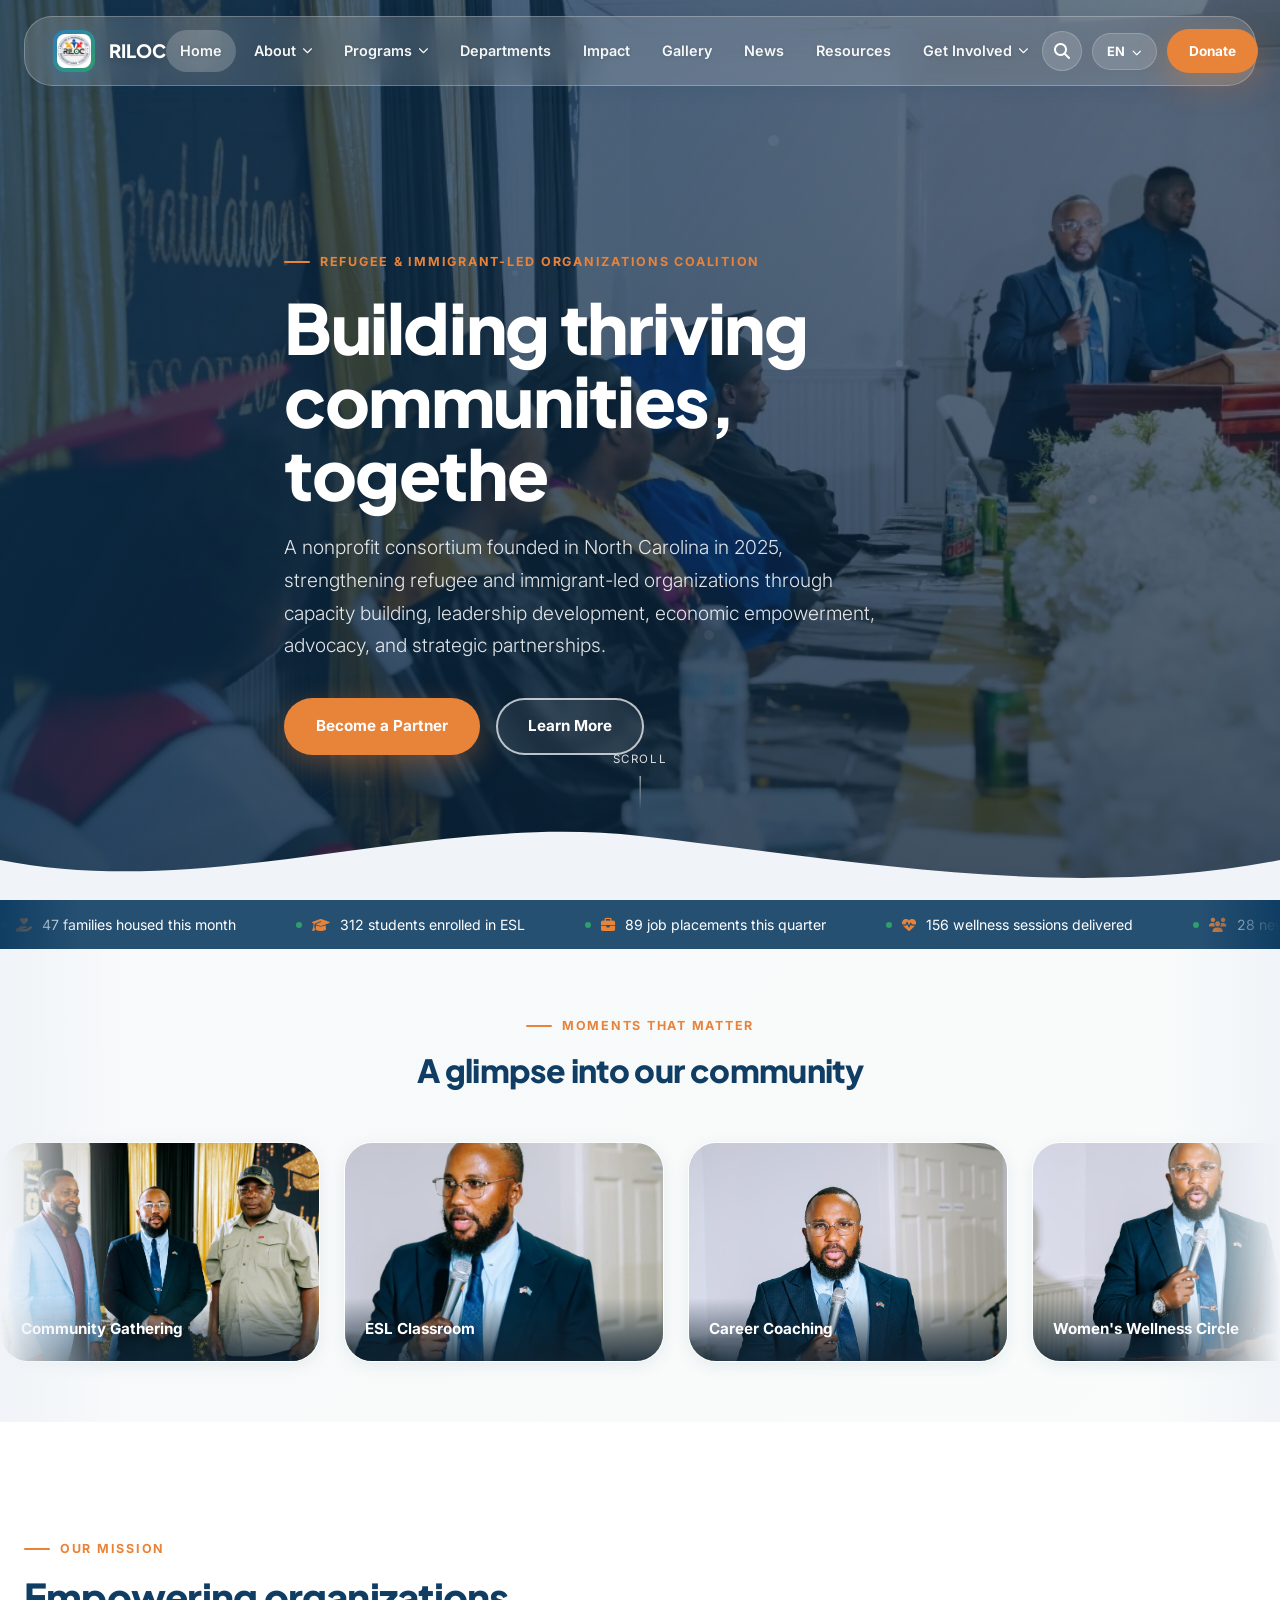
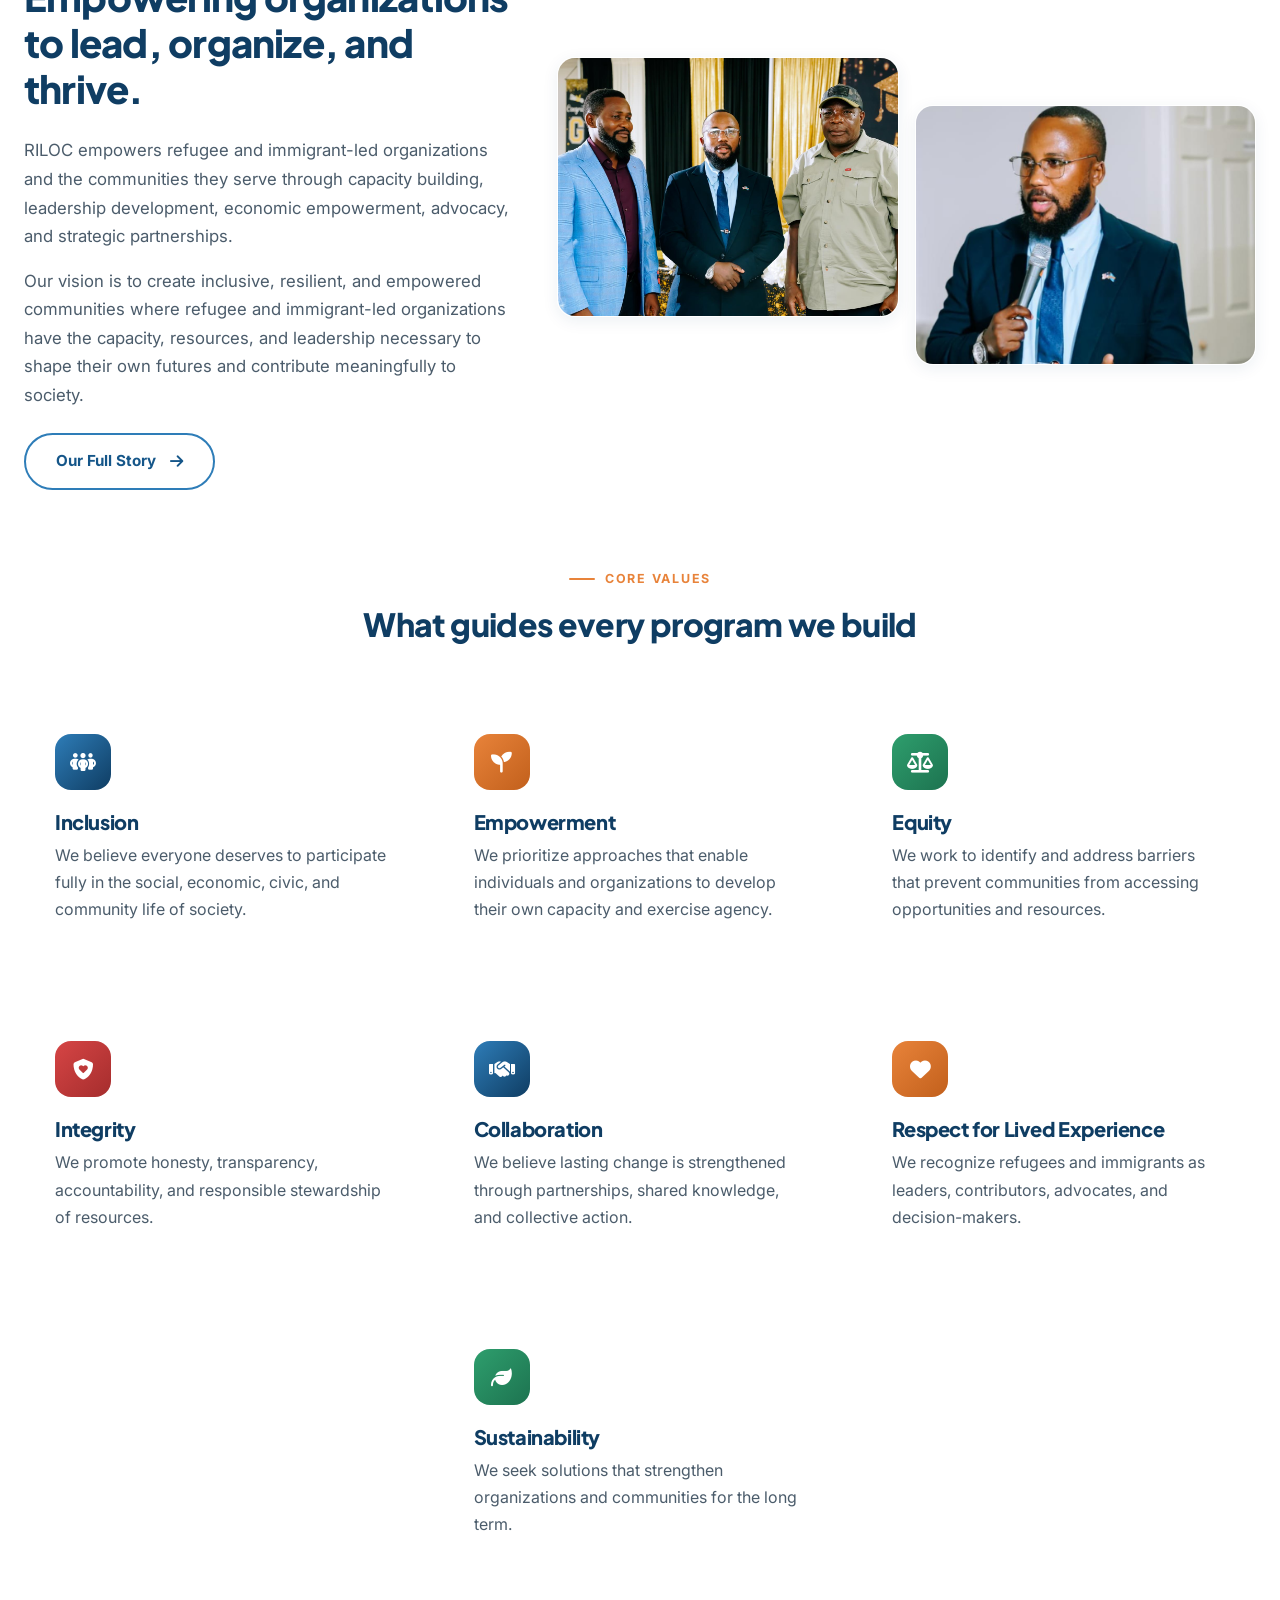
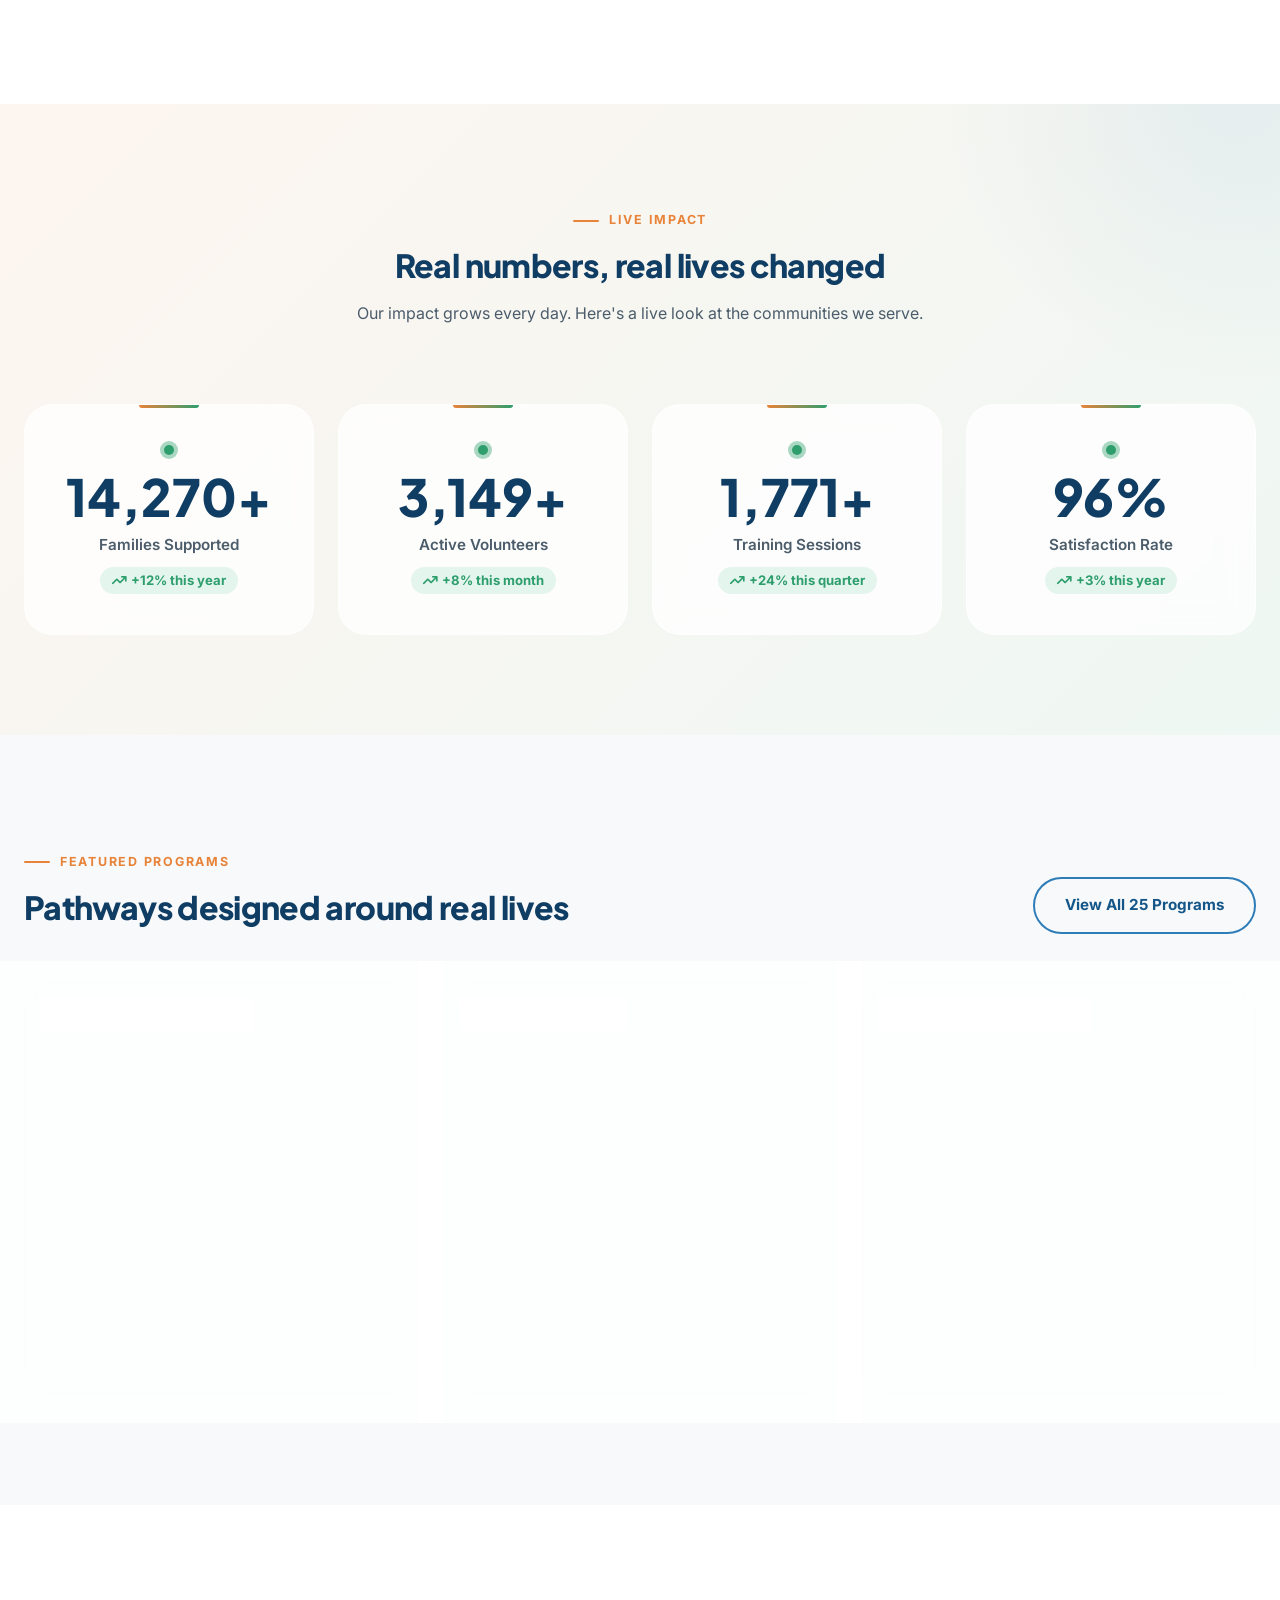
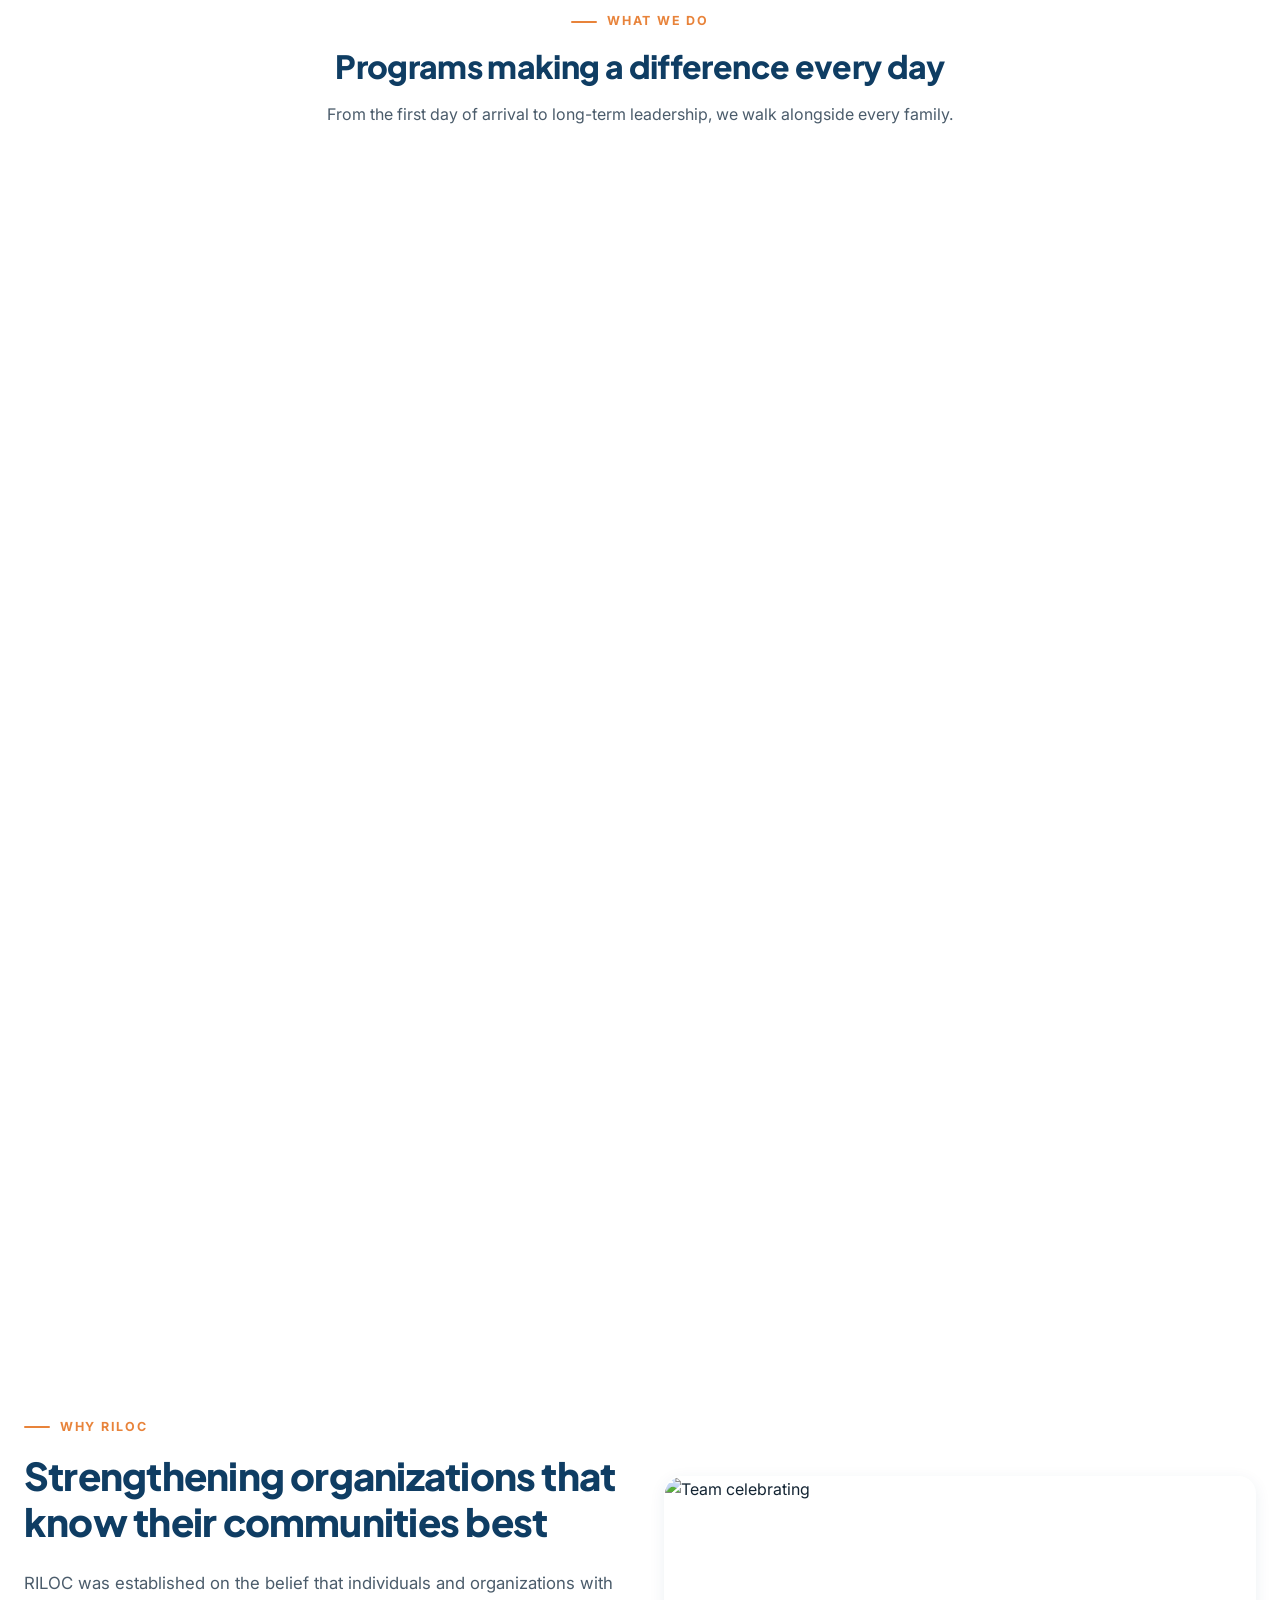
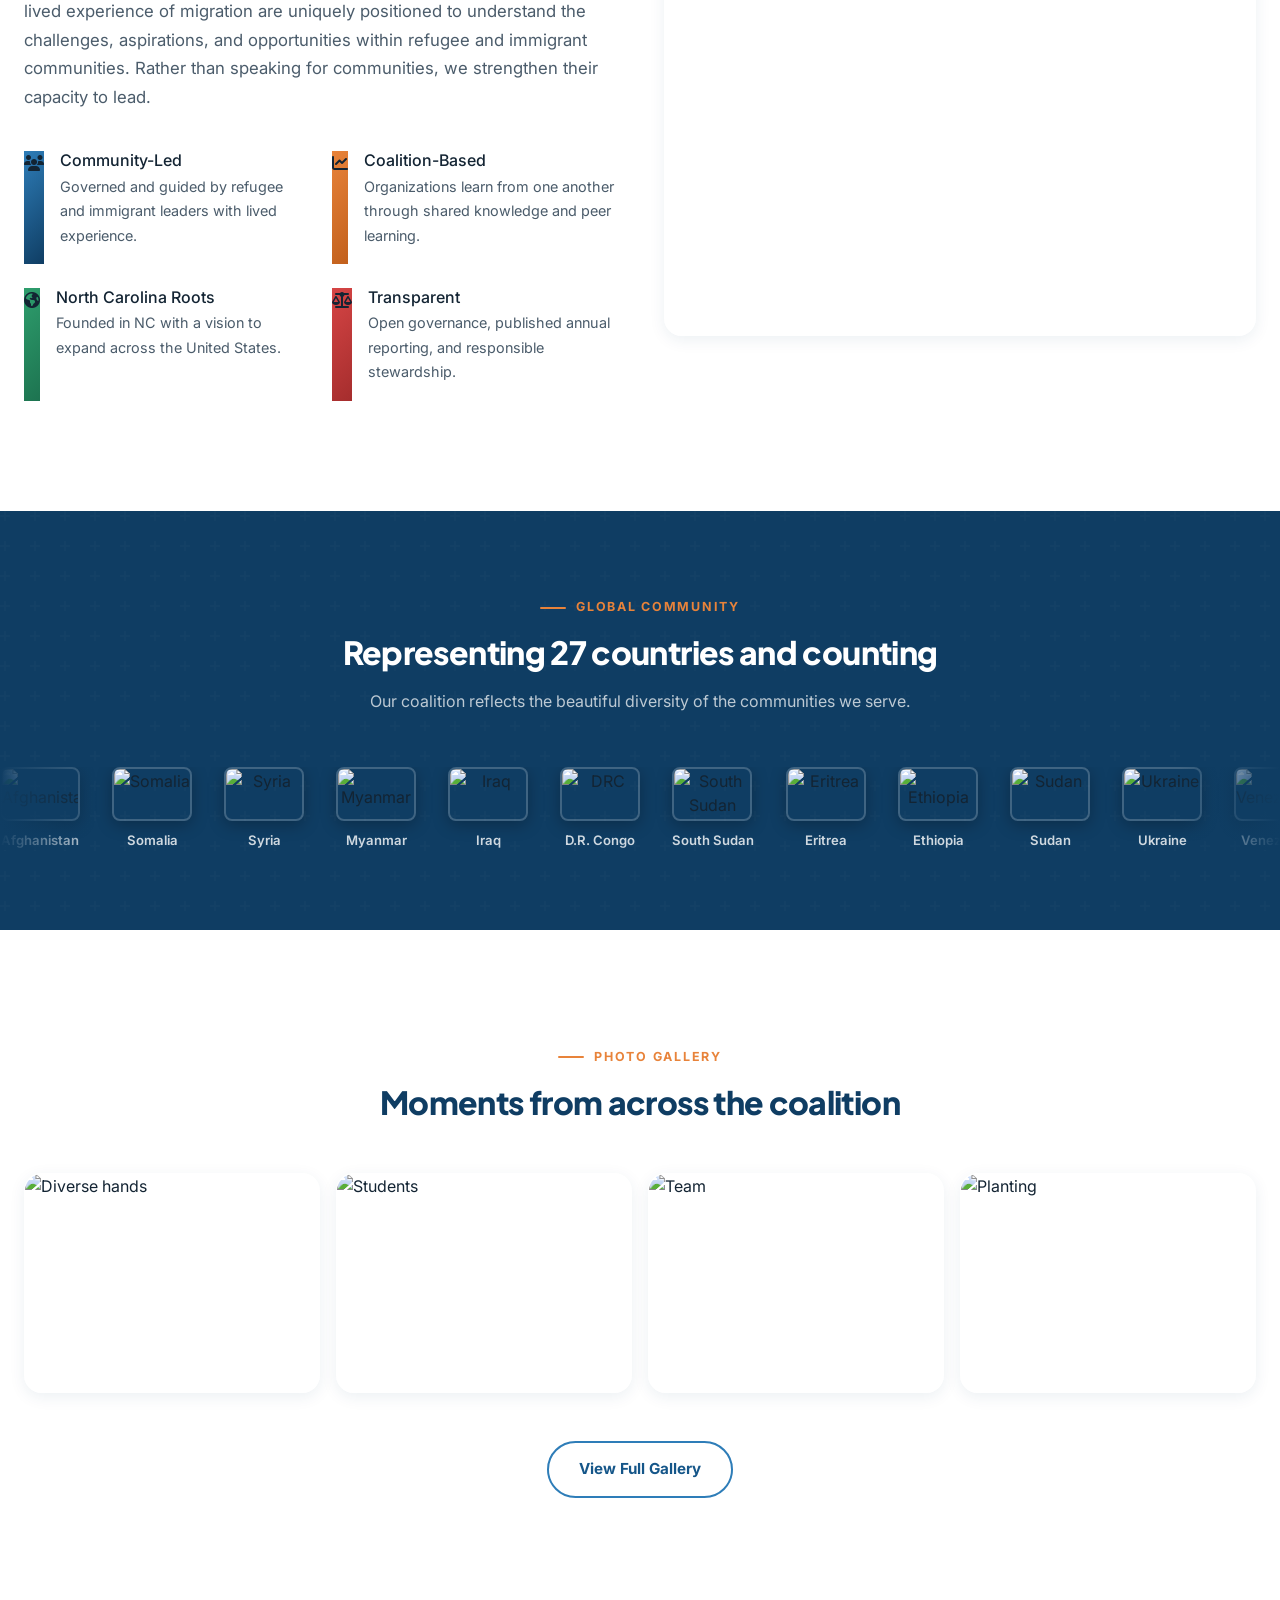
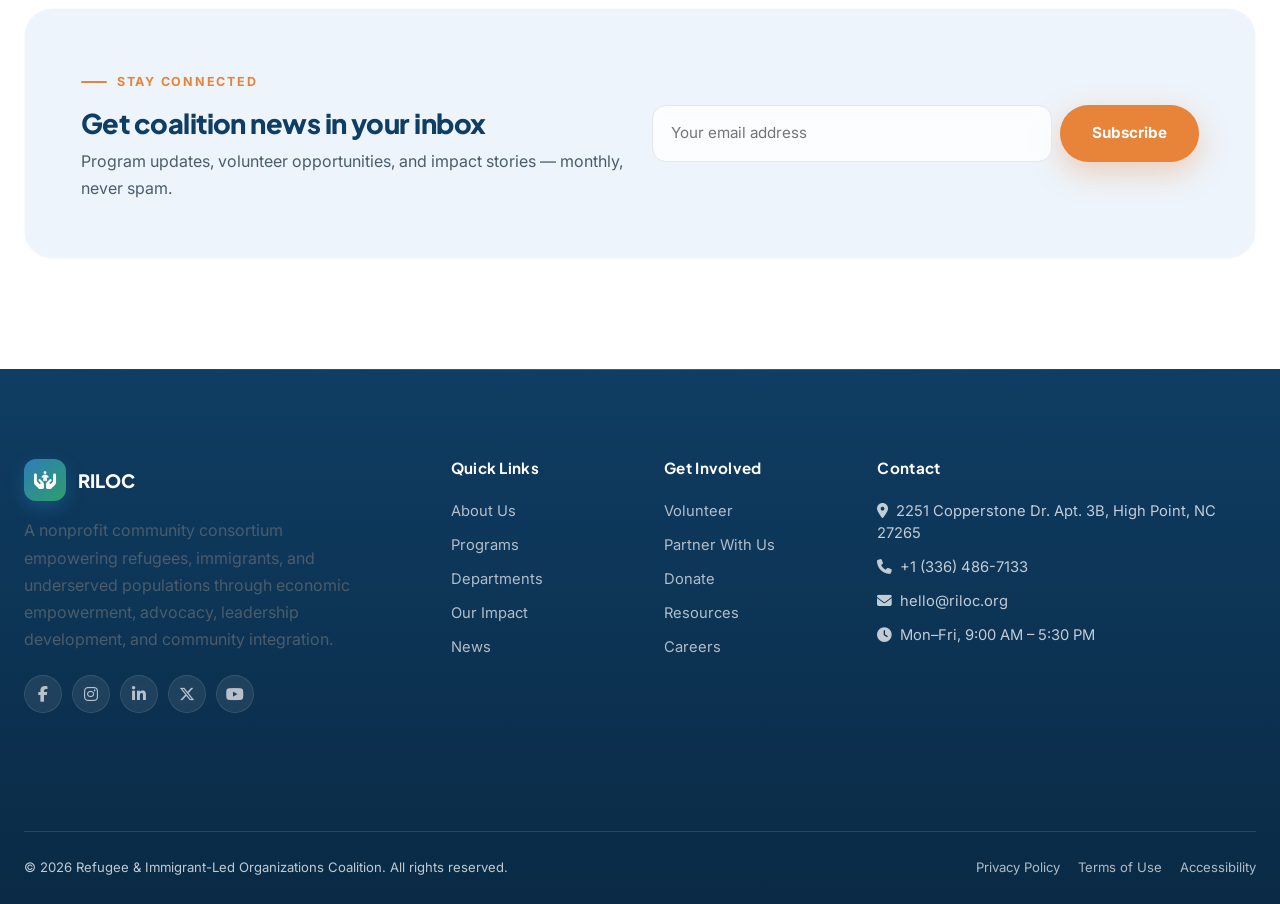
==== commit c8754f44: "the picture" ====
--- a/index.html
+++ b/index.html
@@ -340,7 +340,7 @@
       <div class="col-lg-4 col-md-6" data-aos="fade-up" data-aos-delay="160">
         <div class="feature-card-xl">
           <div class="img-wrap"><span class="img-badge">Health</span>
-            <img src="https://images.unsplash.com/photo-1544027993-37dbfe43562a?q=80&w=900&auto=format&fit=crop" loading="lazy" alt="Mental health support"></div>
+            <img src="riloc-logo.png" loading="lazy" alt="Mental health support"></div>
           <div class="body"><h4>Mental Health Support</h4><p>Culturally responsive counseling and peer-support groups addressing trauma, displacement stress, and adjustment challenges in multiple languages.</p>
             <div class="meta"><span><i class="fa-solid fa-heart-pulse me-1" style="color:var(--blue-500);"></i> 500+ sessions</span><span><i class="fa-solid fa-language me-1" style="color:var(--orange-500);"></i> 6 languages</span></div>
           </div>
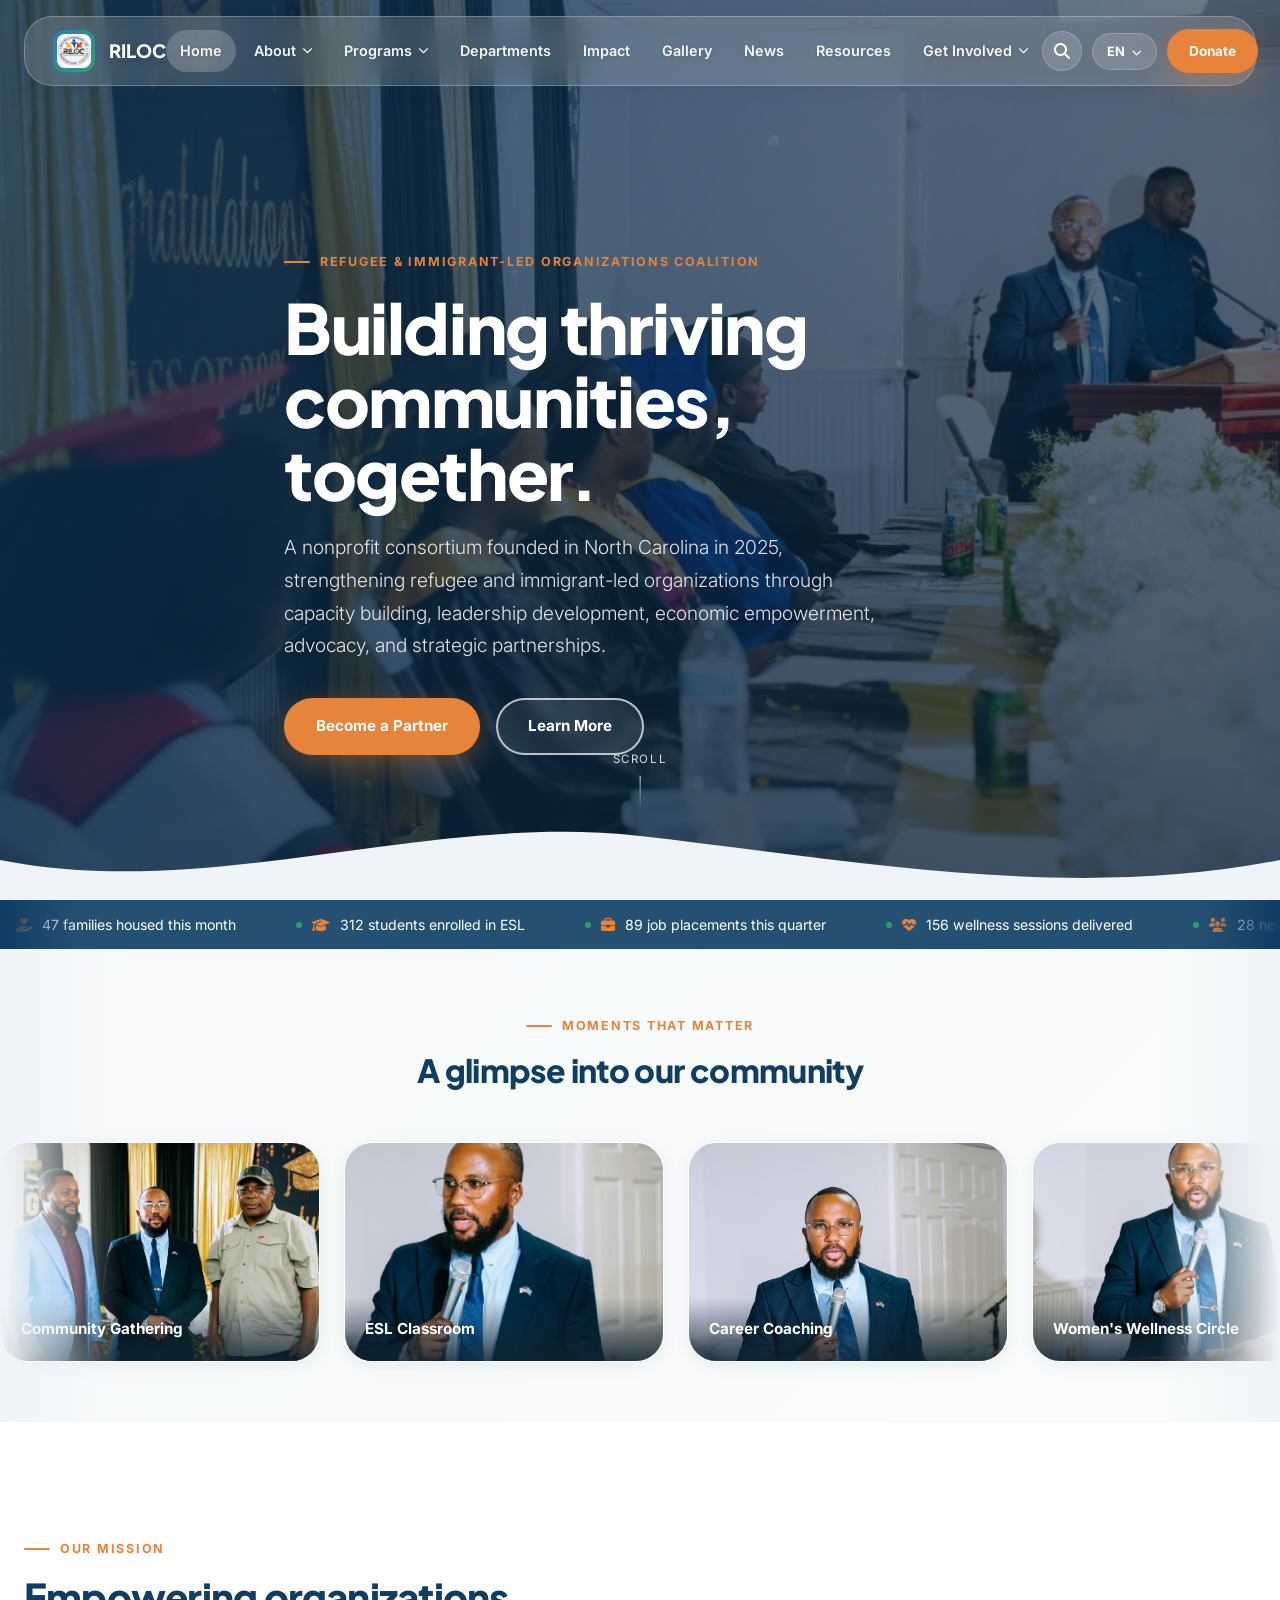
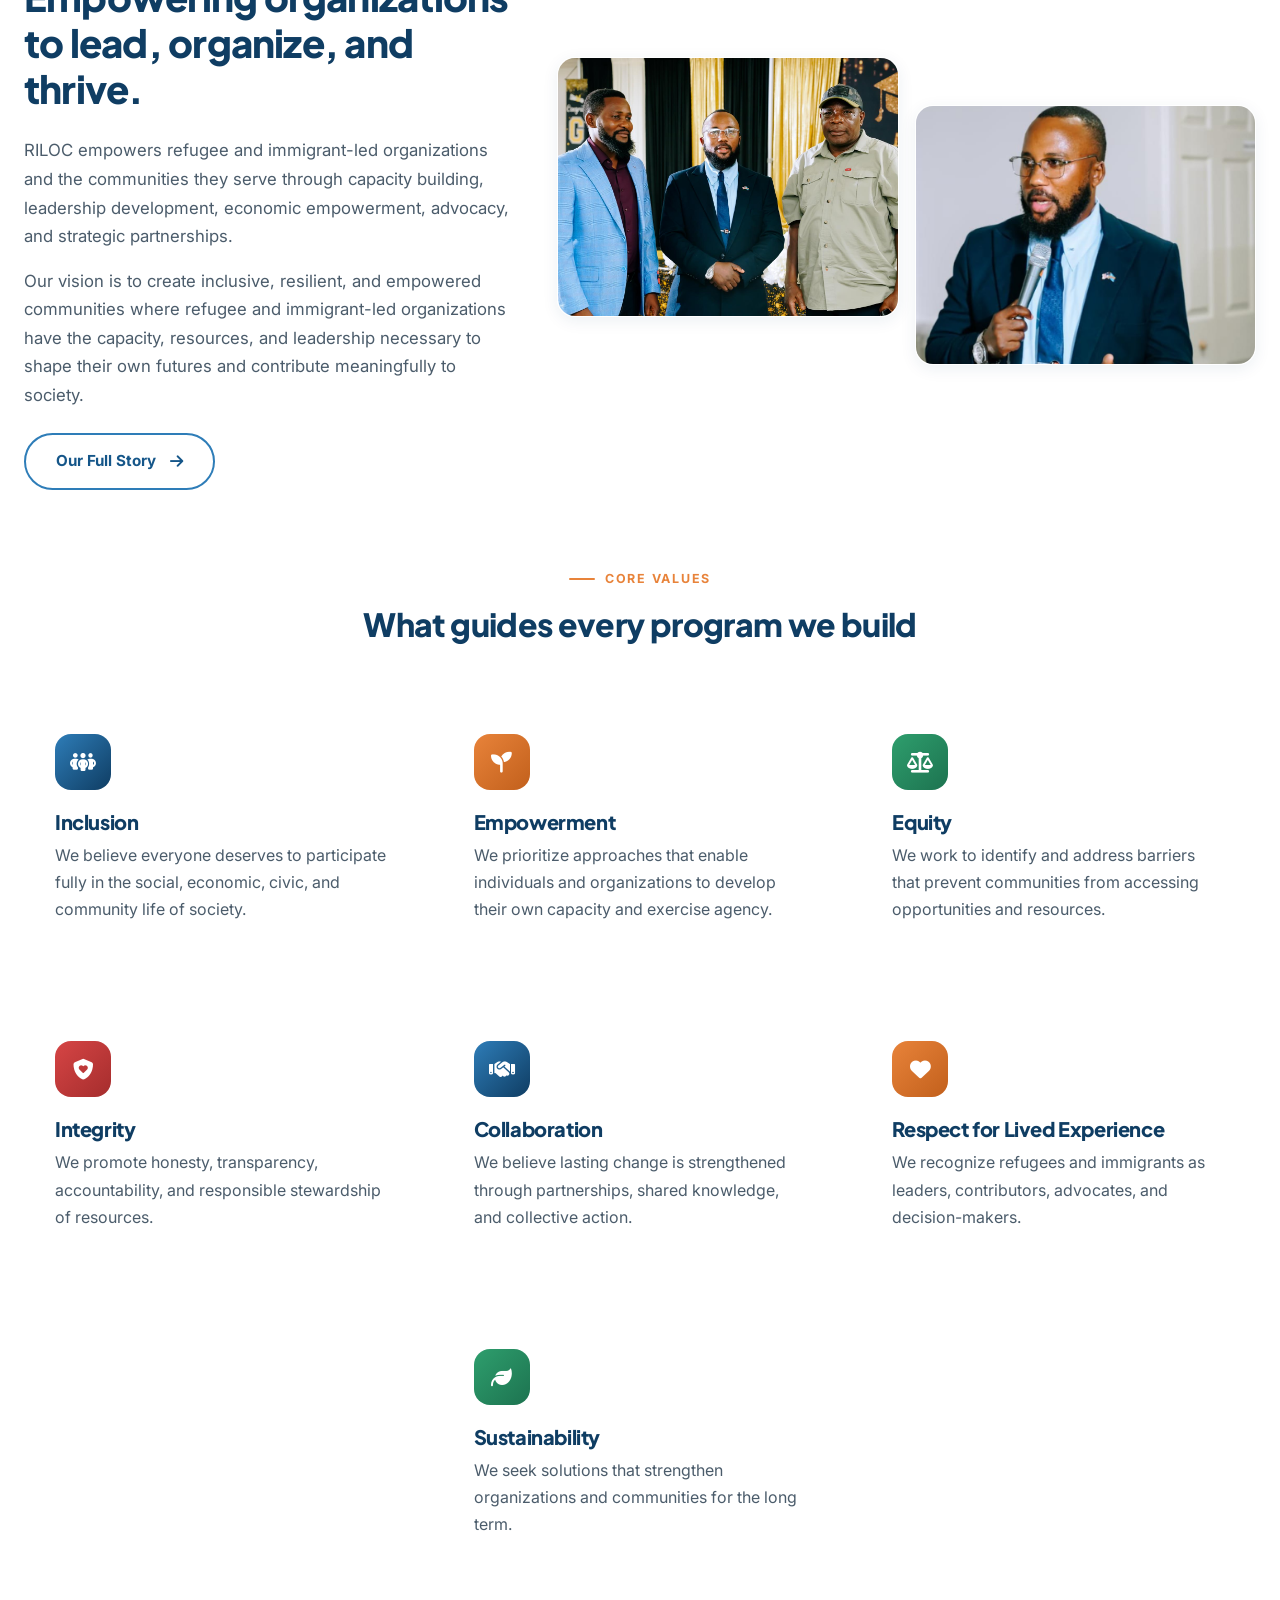
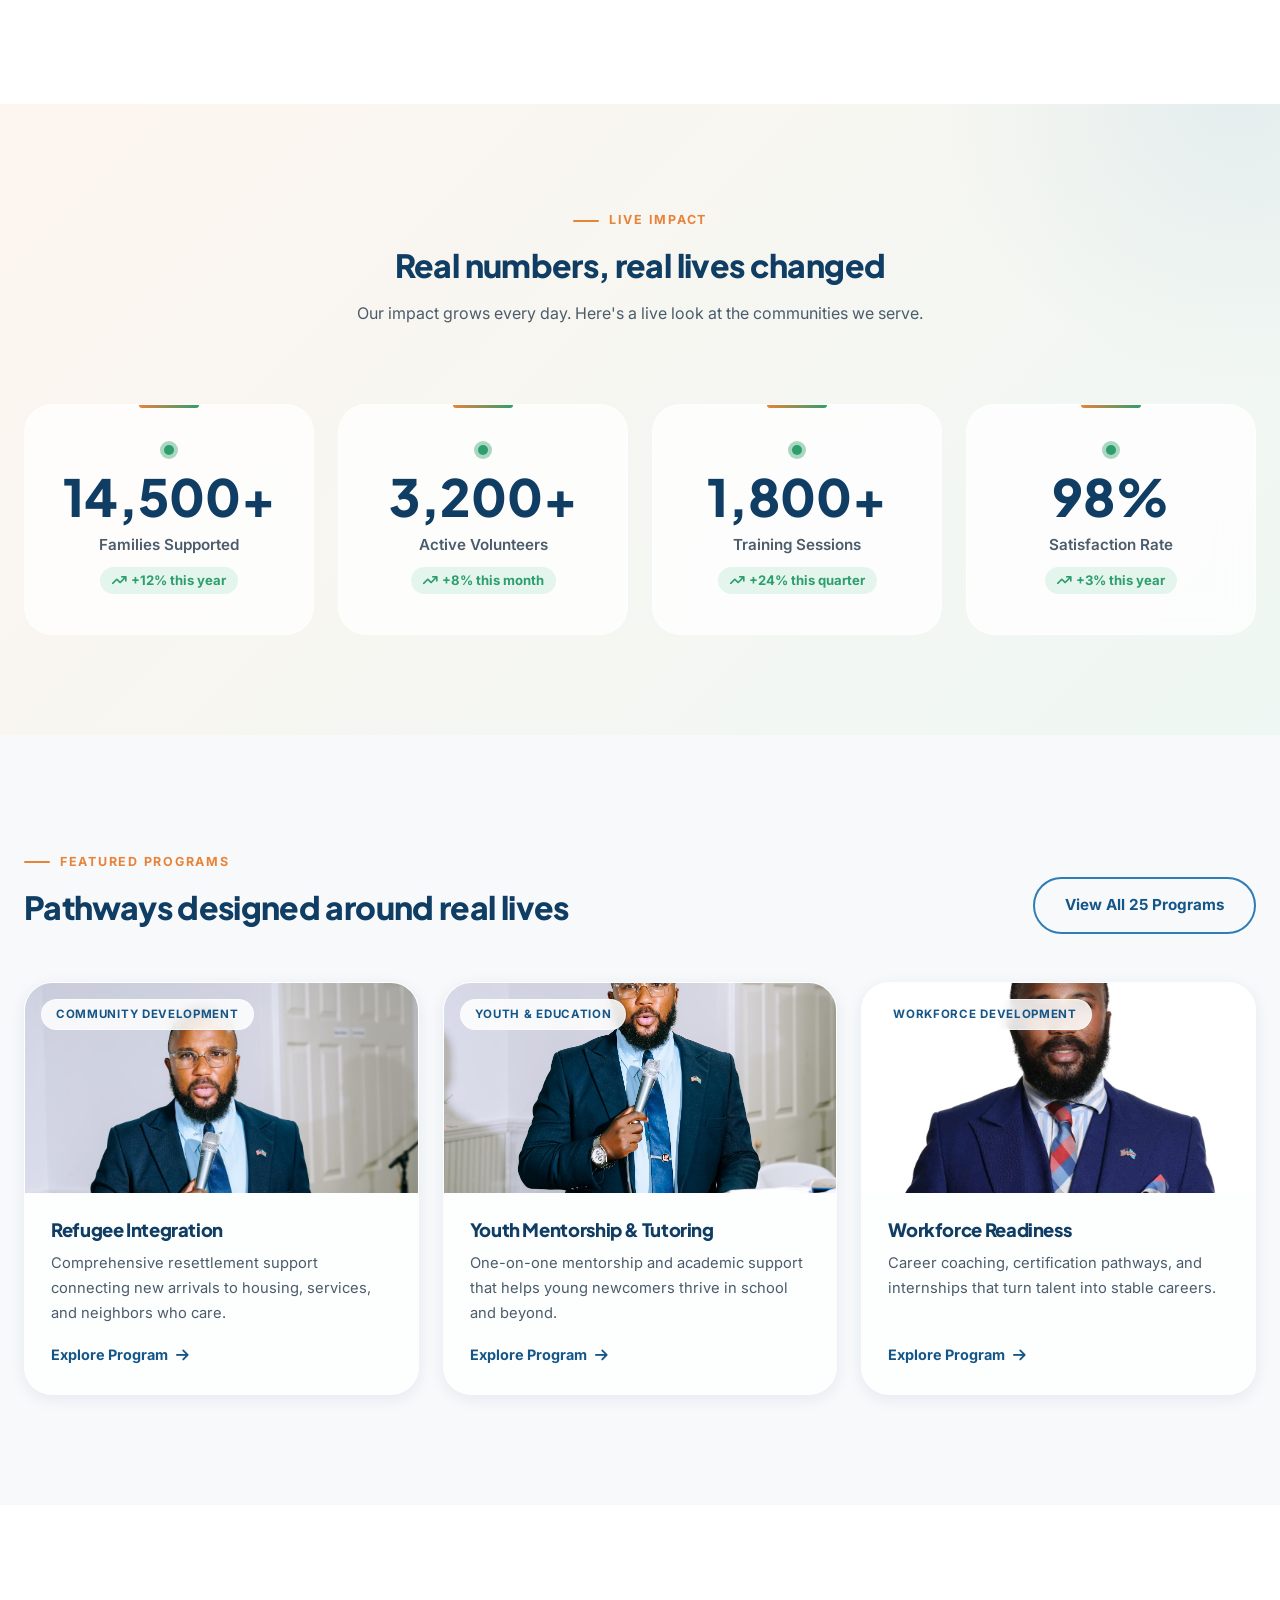
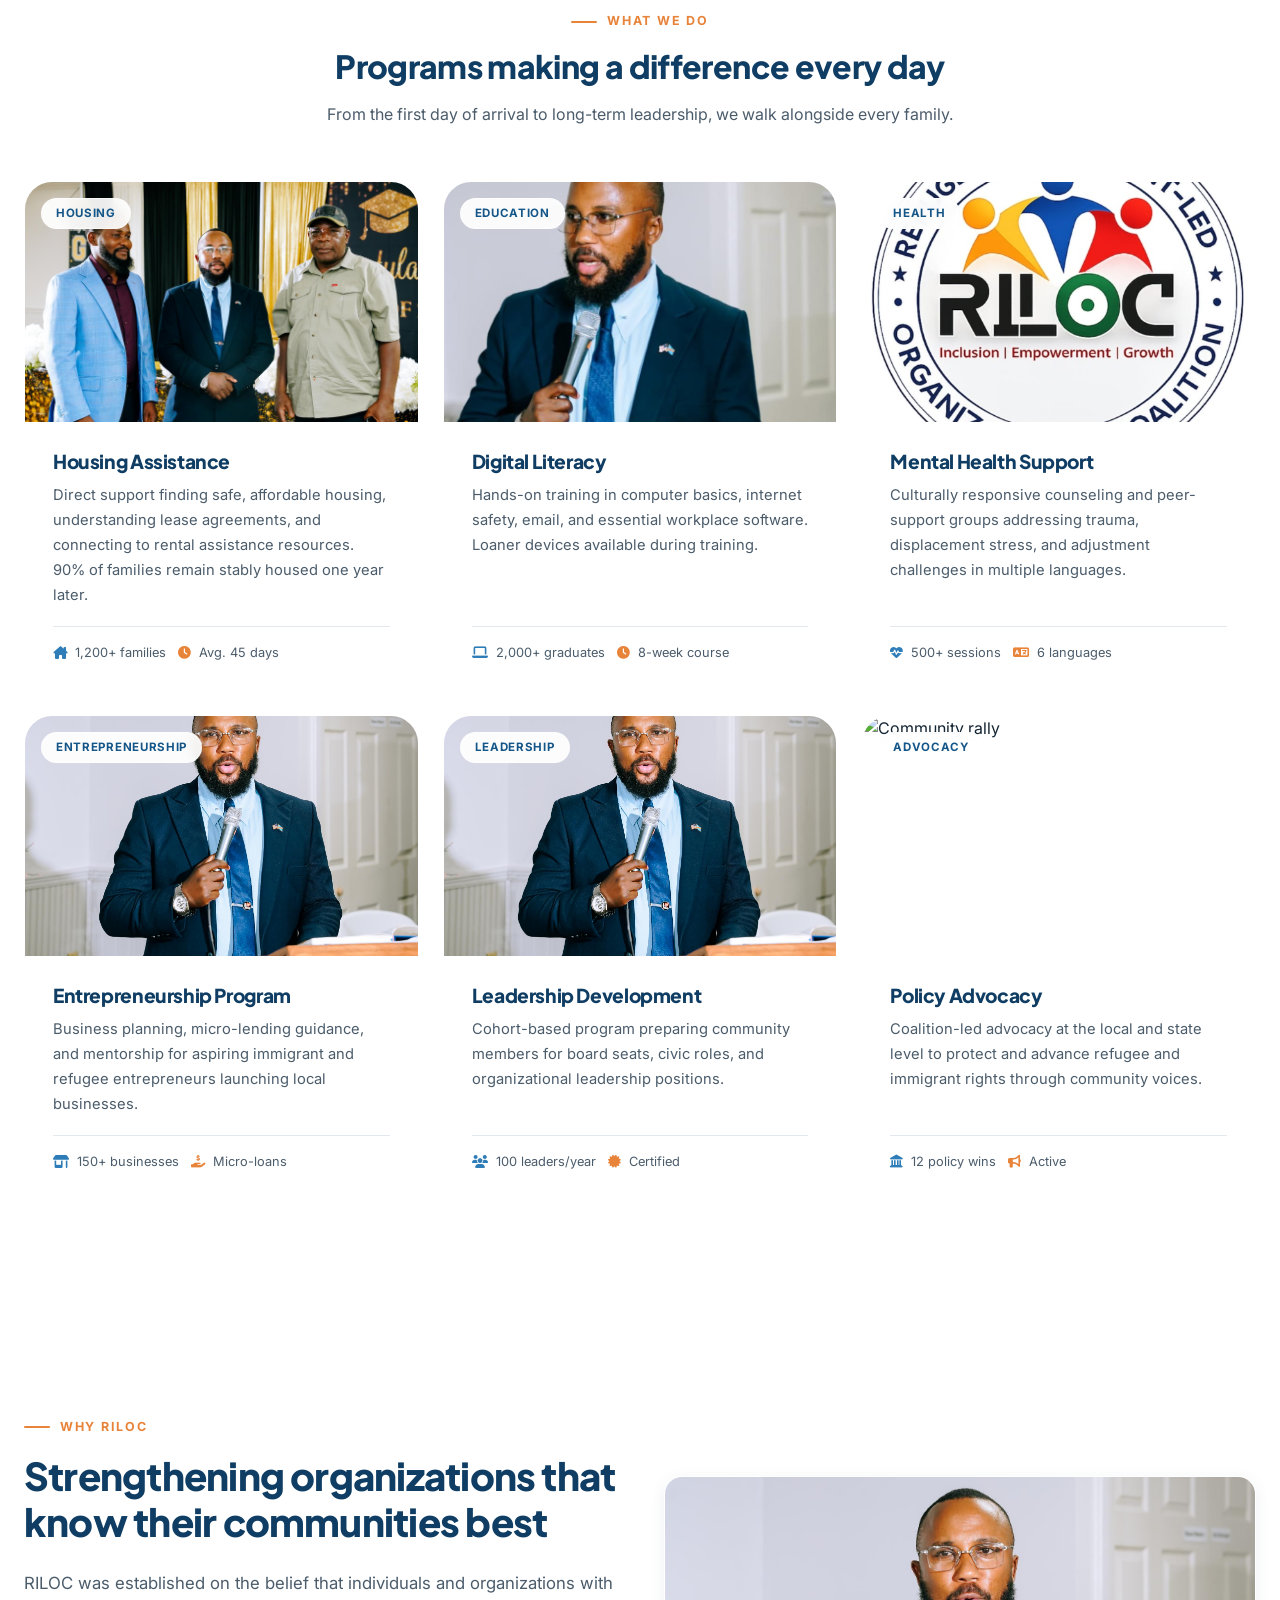
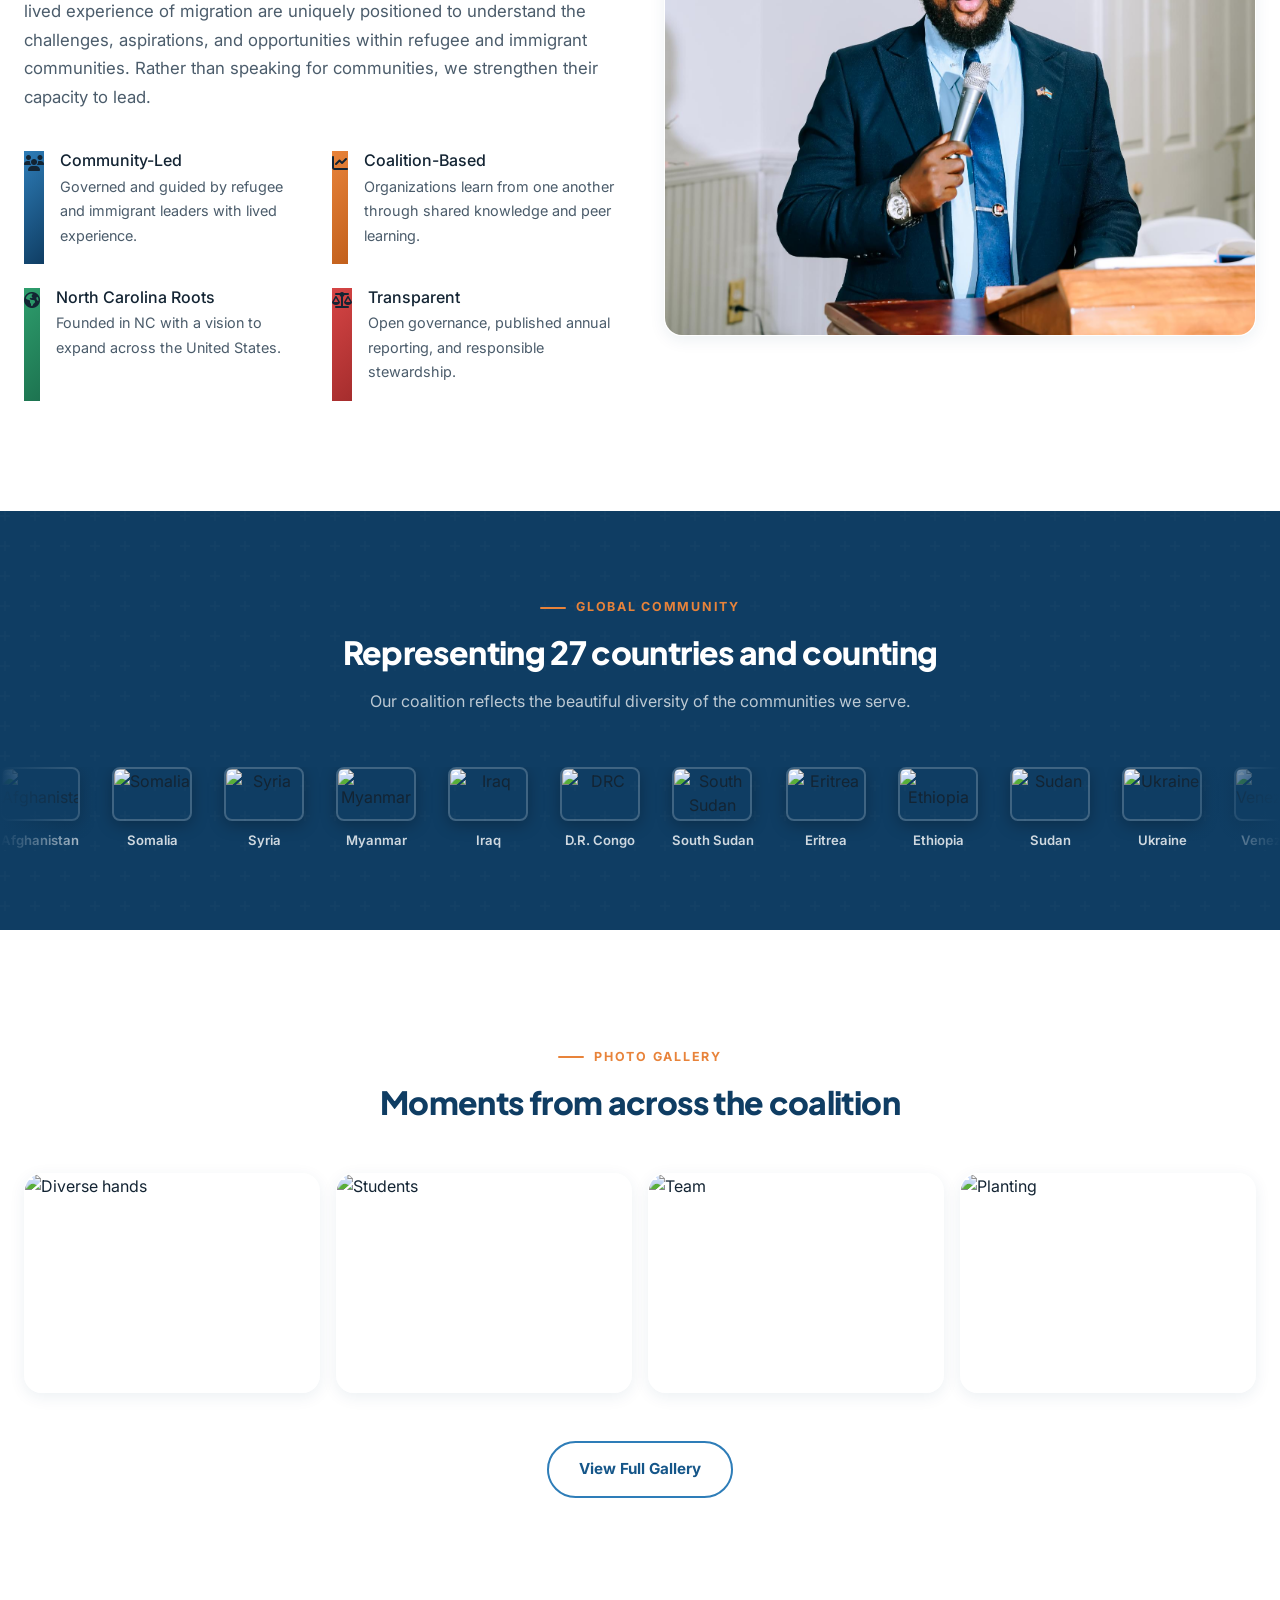
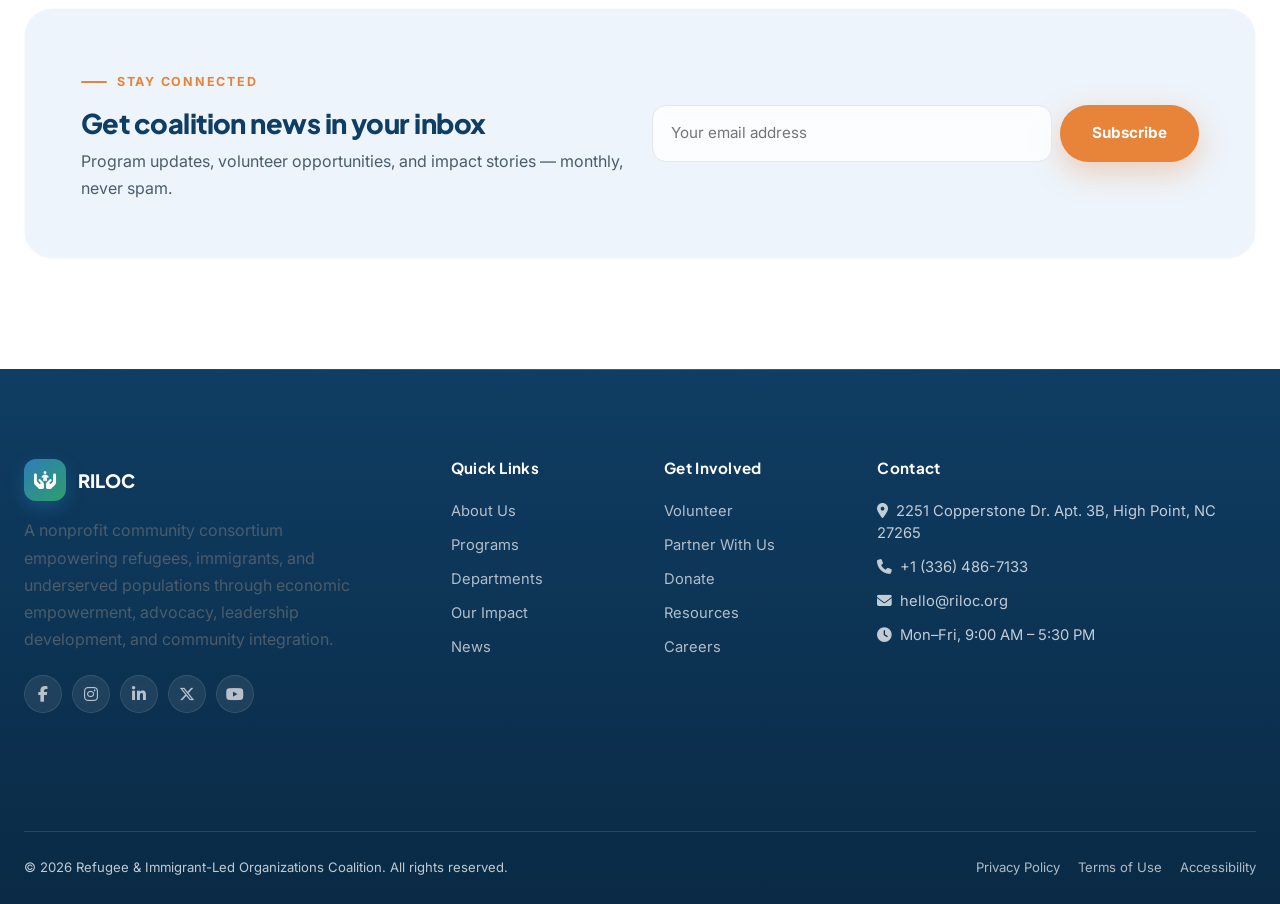
==== commit ce6ab914: "social-links" ====
--- a/index.html
+++ b/index.html
@@ -349,7 +349,7 @@
       <div class="col-lg-4 col-md-6" data-aos="fade-up">
         <div class="feature-card-xl">
           <div class="img-wrap"><span class="img-badge">Entrepreneurship</span>
-            <img src="https://images.unsplash.com/photo-1607748862156-7c548e7e98f5?q=80&w=900&auto=format&fit=crop" loading="lazy" alt="Small business owner"></div>
+            <img src="riloc4.jpg" loading="lazy" alt="Small business owner"></div>
           <div class="body"><h4>Entrepreneurship Program</h4><p>Business planning, micro-lending guidance, and mentorship for aspiring immigrant and refugee entrepreneurs launching local businesses.</p>
             <div class="meta"><span><i class="fa-solid fa-shop me-1" style="color:var(--blue-500);"></i> 150+ businesses</span><span><i class="fa-solid fa-hand-holding-dollar me-1" style="color:var(--orange-500);"></i> Micro-loans</span></div>
           </div>
@@ -358,7 +358,7 @@
       <div class="col-lg-4 col-md-6" data-aos="fade-up" data-aos-delay="80">
         <div class="feature-card-xl">
           <div class="img-wrap"><span class="img-badge">Leadership</span>
-            <img src="https://images.unsplash.com/photo-1560250097-0b93528c311a?q=80&w=900&auto=format&fit=crop" loading="lazy" alt="Community leader"></div>
+            <img src="riloc4.jpg" loading="lazy" alt="Community leader"></div>
           <div class="body"><h4>Leadership Development</h4><p>Cohort-based program preparing community members for board seats, civic roles, and organizational leadership positions.</p>
             <div class="meta"><span><i class="fa-solid fa-users me-1" style="color:var(--blue-500);"></i> 100 leaders/year</span><span><i class="fa-solid fa-certificate me-1" style="color:var(--orange-500);"></i> Certified</span></div>
           </div>
@@ -382,7 +382,7 @@
   <div class="container-xl">
     <div class="row g-5 align-items-center">
       <div class="col-lg-6 order-lg-2" data-aos="fade-left">
-        <img src="https://images.unsplash.com/photo-1524504388940-b1c1722653e1?q=80&w=1400&auto=format&fit=crop" loading="lazy" alt="Team celebrating" class="card-soft" style="width:100%;height:460px;object-fit:cover;">
+        <img src="riloc4.jpg" loading="lazy" alt="Team celebrating" class="card-soft" style="width:100%;height:460px;object-fit:cover;">
       </div>
       <div class="col-lg-6 order-lg-1" data-aos="fade-right">
         <span class="eyebrow">Why RILOC</span>
@@ -493,9 +493,9 @@
         <p style="max-width:340px;">A nonprofit community consortium empowering refugees, immigrants, and underserved populations through economic empowerment, advocacy, leadership development, and community integration.</p>
         <div class="footer-social">
           <a href="#" aria-label="Facebook"><i class="fa-brands fa-facebook-f"></i></a>
-          <a href="#" aria-label="Instagram"><i class="fa-brands fa-instagram"></i></a>
+          <a href="https://scontent-atl3-2.cdninstagram.com/v/t51.82787-19/790392498_18107990485894537_7886126739257023920_n.jpg?stp=dst-jpg_s150x150_tt6&efg=eyJ2ZW5jb2RlX3RhZyI6InByb2ZpbGVfcGljLmRqYW5nby4xMDgwLmMyIn0&_nc_ht=scontent-atl3-2.cdninstagram.com&_nc_cat=101&_nc_oc=Q6cZ2gE-4HGjpM_S80zdqg_tSmOZHhaChsFpVMyry6uW_36QETzzdihgXKmhm_qtoduoQ2EAkWDx6VpxX8sZJrxn4lfQ&_nc_ohc=ll44GPdnkiMQ7kNvwF2w_c_&_nc_gid=azHdirHnA3xJTv7LvzGvcA&edm=ALwy07oBAAAA&ccb=7-5&oh=00_AQJznM_RoeltI0jOkNMq9MOW0L5yZLWny36DxKUjxCdmew&oe=6A9C7BC4&_nc_sid=efa58a" aria-label="Instagram"><i class="fa-brands fa-instagram"></i></a>
           <a href="#" aria-label="LinkedIn"><i class="fa-brands fa-linkedin-in"></i></a>
-          <a href="#" aria-label="X (Twitter)"><i class="fa-brands fa-x-twitter"></i></a>
+          <a href="https://x.com/RILOCNC/photo" aria-label="X (Twitter)"><i class="fa-brands fa-x-twitter"></i></a>
           <a href="#" aria-label="YouTube"><i class="fa-brands fa-youtube"></i></a>
         </div>
       </div>
